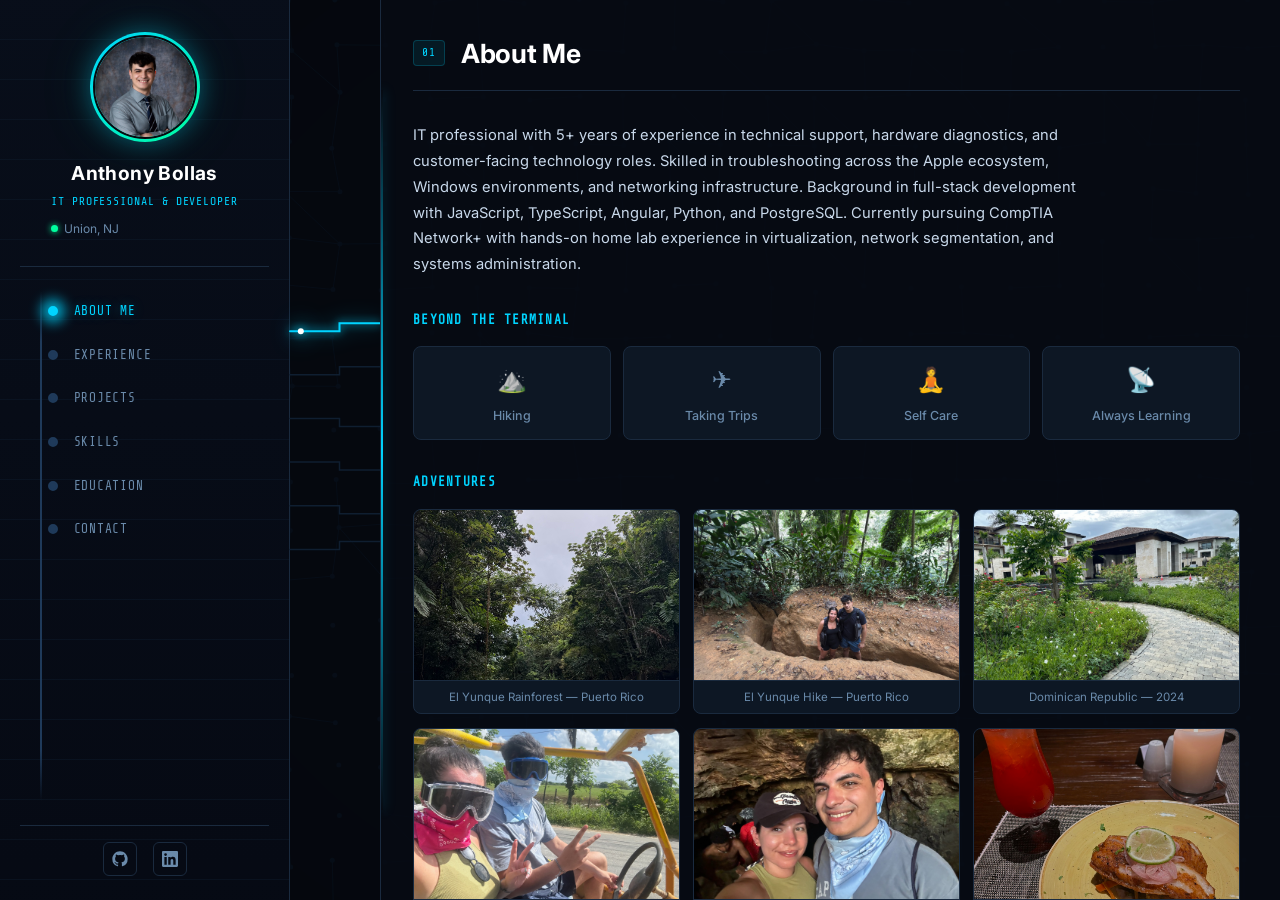
==== index.html @ d7085e7d "Initial portfolio launch — dark circuit-board theme - Full single-page portfolio: About, Experience," ====
<!DOCTYPE html>
<html lang="en">
<head>
  <meta charset="UTF-8" />
  <meta name="viewport" content="width=device-width, initial-scale=1.0" />
  <title>Anthony Bollas | IT Portfolio</title>
  <link rel="preconnect" href="https://fonts.googleapis.com" />
  <link rel="preconnect" href="https://fonts.gstatic.com" crossorigin />
  <link href="https://fonts.googleapis.com/css2?family=Share+Tech+Mono&family=Inter:wght@300;400;500;600;700&display=swap" rel="stylesheet" />
  <link rel="stylesheet" href="css/styles.css" />
</head>
<body>

  <!-- ─── Circuit Board Background Canvas ─── -->
  <canvas id="circuit-canvas"></canvas>

  <!-- ─── Lightbox ─── -->
  <div class="lightbox-overlay" id="lightbox" role="dialog" aria-modal="true">
    <div class="lightbox-inner">
      <button class="lightbox-close" id="lb-close" aria-label="Close">✕</button>
      <button class="lightbox-nav lightbox-prev" id="lb-prev" aria-label="Previous">‹</button>
      <img id="lb-img" src="" alt="" />
      <p class="lightbox-caption" id="lb-caption"></p>
      <button class="lightbox-nav lightbox-next" id="lb-next" aria-label="Next">›</button>
    </div>
  </div>

  <!-- ─── Page Layout ─── -->
  <div class="layout">

    <!-- ═══════════════ SIDEBAR ═══════════════ -->
    <aside class="sidebar">

      <div class="profile">
        <div class="avatar-ring">
          <img src="assets/images/headshot.jpg" alt="Anthony Bollas" class="avatar" />
        </div>
        <div class="profile-info-wrap">
          <h1 class="profile-name">Anthony Bollas</h1>
          <p class="profile-title">IT Professional &amp; Developer</p>
          <p class="profile-location">
            <span class="dot-pulse"></span> Union, NJ
          </p>
        </div>
        <!-- Social icons inline in header on mobile -->
        <div class="profile-social-mobile">
          <a href="https://github.com/abollas99" target="_blank" rel="noopener" class="social-link" title="GitHub">
            <svg viewBox="0 0 24 24" fill="currentColor"><path d="M12 .5C5.65.5.5 5.65.5 12a11.5 11.5 0 0 0 7.86 10.94c.57.1.78-.25.78-.55v-2c-3.2.7-3.87-1.54-3.87-1.54-.52-1.33-1.28-1.68-1.28-1.68-1.04-.71.08-.7.08-.7 1.15.08 1.76 1.18 1.76 1.18 1.02 1.75 2.68 1.24 3.33.95.1-.74.4-1.24.73-1.53-2.55-.29-5.23-1.28-5.23-5.68 0-1.25.45-2.28 1.18-3.08-.12-.29-.51-1.46.11-3.04 0 0 .97-.31 3.16 1.18a11 11 0 0 1 2.88-.39c.98 0 1.96.13 2.88.39 2.19-1.49 3.16-1.18 3.16-1.18.62 1.58.23 2.75.11 3.04.74.8 1.18 1.83 1.18 3.08 0 4.41-2.69 5.38-5.25 5.67.41.36.78 1.07.78 2.16v3.19c0 .3.2.66.79.55A11.5 11.5 0 0 0 23.5 12C23.5 5.65 18.35.5 12 .5z"/></svg>
          </a>
          <a href="https://linkedin.com/in/realtone" target="_blank" rel="noopener" class="social-link" title="LinkedIn">
            <svg viewBox="0 0 24 24" fill="currentColor"><path d="M20.45 20.45h-3.55v-5.57c0-1.33-.03-3.04-1.85-3.04-1.85 0-2.13 1.45-2.13 2.94v5.67H9.37V9h3.41v1.56h.05c.48-.9 1.64-1.85 3.37-1.85 3.6 0 4.27 2.37 4.27 5.45v6.29zM5.34 7.43a2.06 2.06 0 1 1 0-4.12 2.06 2.06 0 0 1 0 4.12zM7.12 20.45H3.56V9h3.56v11.45zM22.22 0H1.77C.79 0 0 .77 0 1.72v20.56C0 23.23.79 24 1.77 24h20.45C23.2 24 24 23.23 24 22.28V1.72C24 .77 23.2 0 22.22 0z"/></svg>
          </a>
        </div>
      </div>

      <!-- Circuit Navigation Rail -->
      <nav class="circuit-nav" id="circuit-nav">
        <div class="rail-line"></div>
        <ul class="nav-list">
          <li class="nav-item active" data-section="about">
            <div class="node-wrap">
              <div class="node"></div>
              <div class="node-glow"></div>
            </div>
            <span class="nav-label">About Me</span>
          </li>
          <li class="nav-item" data-section="experience">
            <div class="node-wrap">
              <div class="node"></div>
              <div class="node-glow"></div>
            </div>
            <span class="nav-label">Experience</span>
          </li>
          <li class="nav-item" data-section="projects">
            <div class="node-wrap">
              <div class="node"></div>
              <div class="node-glow"></div>
            </div>
            <span class="nav-label">Projects</span>
          </li>
          <li class="nav-item" data-section="skills">
            <div class="node-wrap">
              <div class="node"></div>
              <div class="node-glow"></div>
            </div>
            <span class="nav-label">Skills</span>
          </li>
          <li class="nav-item" data-section="education">
            <div class="node-wrap">
              <div class="node"></div>
              <div class="node-glow"></div>
            </div>
            <span class="nav-label">Education</span>
          </li>
          <li class="nav-item" data-section="contact">
            <div class="node-wrap">
              <div class="node"></div>
              <div class="node-glow"></div>
            </div>
            <span class="nav-label">Contact</span>
          </li>
        </ul>
      </nav>

      <div class="sidebar-footer">
        <a href="https://github.com/abollas99" target="_blank" class="social-link" title="GitHub">
          <svg viewBox="0 0 24 24" fill="currentColor"><path d="M12 .5C5.65.5.5 5.65.5 12a11.5 11.5 0 0 0 7.86 10.94c.57.1.78-.25.78-.55v-2c-3.2.7-3.87-1.54-3.87-1.54-.52-1.33-1.28-1.68-1.28-1.68-1.04-.71.08-.7.08-.7 1.15.08 1.76 1.18 1.76 1.18 1.02 1.75 2.68 1.24 3.33.95.1-.74.4-1.24.73-1.53-2.55-.29-5.23-1.28-5.23-5.68 0-1.25.45-2.28 1.18-3.08-.12-.29-.51-1.46.11-3.04 0 0 .97-.31 3.16 1.18a11 11 0 0 1 2.88-.39c.98 0 1.96.13 2.88.39 2.19-1.49 3.16-1.18 3.16-1.18.62 1.58.23 2.75.11 3.04.74.8 1.18 1.83 1.18 3.08 0 4.41-2.69 5.38-5.25 5.67.41.36.78 1.07.78 2.16v3.19c0 .3.2.66.79.55A11.5 11.5 0 0 0 23.5 12C23.5 5.65 18.35.5 12 .5z"/></svg>
        </a>
        <a href="https://linkedin.com/in/realtone" target="_blank" class="social-link" title="LinkedIn">
          <svg viewBox="0 0 24 24" fill="currentColor"><path d="M20.45 20.45h-3.55v-5.57c0-1.33-.03-3.04-1.85-3.04-1.85 0-2.13 1.45-2.13 2.94v5.67H9.37V9h3.41v1.56h.05c.48-.9 1.64-1.85 3.37-1.85 3.6 0 4.27 2.37 4.27 5.45v6.29zM5.34 7.43a2.06 2.06 0 1 1 0-4.12 2.06 2.06 0 0 1 0 4.12zM7.12 20.45H3.56V9h3.56v11.45zM22.22 0H1.77C.79 0 0 .77 0 1.72v20.56C0 23.23.79 24 1.77 24h20.45C23.2 24 24 23.23 24 22.28V1.72C24 .77 23.2 0 22.22 0z"/></svg>
        </a>
      </div>
    </aside>

    <!-- ═══════════════ CIRCUIT CONNECTOR ═══════════════ -->
    <div class="circuit-connector">
      <svg id="trace-svg" xmlns="http://www.w3.org/2000/svg" preserveAspectRatio="none"></svg>
    </div>

    <!-- ═══════════════ CONTENT AREA ═══════════════ -->
    <main class="content-area">

      <!-- ─── ABOUT ME ─── -->
      <section id="about" class="content-box active" data-label="01 // ABOUT ME">
        <div class="section-header">
          <span class="section-tag">01</span>
          <h2>About Me</h2>
        </div>
        <div class="section-body">
          <p class="bio">
            IT professional with 5+ years of experience in technical support, hardware diagnostics, and
            customer-facing technology roles. Skilled in troubleshooting across the Apple ecosystem,
            Windows environments, and networking infrastructure. Background in full-stack development
            with JavaScript, TypeScript, Angular, Python, and PostgreSQL. Currently pursuing CompTIA
            Network+ with hands-on home lab experience in virtualization, network segmentation, and
            systems administration.
          </p>

          <div class="hobbies">
            <h3 class="sub-heading">Beyond the Terminal</h3>
            <div class="hobby-grid">
              <div class="hobby-card">
                <div class="hobby-icon">⛰️</div>
                <span>Hiking</span>
              </div>
              <div class="hobby-card">
                <div class="hobby-icon">✈️</div>
                <span>Taking Trips</span>
              </div>
              <div class="hobby-card">
                <div class="hobby-icon">🧘</div>
                <span>Self Care</span>
              </div>
              <div class="hobby-card">
                <div class="hobby-icon">📡</div>
                <span>Always Learning</span>
              </div>
            </div>
          </div>

          <!-- ─── TRIP PHOTOS SECTION ─────────────────────────────────────
               To add photos: drop your images into assets/images/trips/
               Then copy one of the .trip-photo-card blocks below and update
               the src, alt, and caption text.
          ──────────────────────────────────────────────────────────────── -->
          <div class="trips-section">
            <h3 class="sub-heading">Adventures</h3>
            <div class="trips-grid" id="trips-grid">

              <div class="trip-photo-card">
                <img src="assets/images/trips/el_yunque_hike.jpeg" alt="El Yunque Rainforest, Puerto Rico" loading="lazy" />
                <p class="trip-caption">El Yunque Rainforest — Puerto Rico</p>
              </div>

              <div class="trip-photo-card">
                <img src="assets/images/trips/el_yunque_hike_2.jpeg" alt="El Yunque Hike, Puerto Rico" loading="lazy" />
                <p class="trip-caption">El Yunque Hike — Puerto Rico</p>
              </div>

              <div class="trip-photo-card">
                <img src="assets/images/trips/DR_2024.jpeg" alt="Dominican Republic 2024" loading="lazy" />
                <p class="trip-caption">Dominican Republic — 2024</p>
              </div>

              <div class="trip-photo-card">
                <img src="assets/images/trips/dr_buggy.jpeg" alt="Dominican Republic Buggy Tour" loading="lazy" />
                <p class="trip-caption">Buggy Tour — Dominican Republic</p>
              </div>

              <div class="trip-photo-card">
                <img src="assets/images/trips/dr_cave.jpeg" alt="Dominican Republic Cave" loading="lazy" />
                <p class="trip-caption">Cave Adventure — Dominican Republic</p>
              </div>

              <div class="trip-photo-card">
                <img src="assets/images/trips/dr_food_1.jpeg" alt="Dominican Republic Local Cuisine" loading="lazy" />
                <p class="trip-caption">Local Cuisine — Dominican Republic</p>
              </div>

              <div class="trip-photo-card">
                <img src="assets/images/trips/dr_food_2.jpeg" alt="Dominican Republic Local Eats" loading="lazy" />
                <p class="trip-caption">Local Eats — Dominican Republic</p>
              </div>

              <div class="trip-photo-card">
                <img src="assets/images/trips/chichinitza.jpeg" alt="Chichen Itza, Mexico" loading="lazy" />
                <p class="trip-caption">Chichen Itza — Mexico</p>
              </div>

              <div class="trip-photo-card">
                <img src="assets/images/trips/mexico_cave.jpeg" alt="Cave Adventure, Mexico" loading="lazy" />
                <p class="trip-caption">Cave Adventure — Mexico</p>
              </div>

              <div class="trip-photo-card">
                <img src="assets/images/trips/brasil_2024.jpeg" alt="Brazil 2024" loading="lazy" />
                <p class="trip-caption">Brazil — 2024</p>
              </div>

              <div class="trip-photo-card">
                <img src="assets/images/trips/brasil_food.jpeg" alt="Brazil Local Cuisine" loading="lazy" />
                <p class="trip-caption">Local Cuisine — Brazil</p>
              </div>

              <div class="trip-photo-card">
                <img src="assets/images/trips/aruba_food_1.jpeg" alt="Aruba Local Cuisine" loading="lazy" />
                <p class="trip-caption">Local Cuisine — Aruba</p>
              </div>

              <div class="trip-photo-card">
                <img src="assets/images/trips/aruba_nightlife.jpeg" alt="Aruba Nightlife" loading="lazy" />
                <p class="trip-caption">Nightlife — Aruba</p>
              </div>

              <div class="trip-photo-card">
                <img src="assets/images/trips/bermuda.jpeg" alt="Bermuda" loading="lazy" />
                <p class="trip-caption">Bermuda</p>
              </div>

              <div class="trip-photo-card">
                <img src="assets/images/trips/ocean_city_md.jpeg" alt="Ocean City, Maryland" loading="lazy" />
                <p class="trip-caption">Ocean City — Maryland</p>
              </div>

              <!-- ── ADD YOUR NEXT TRIP PHOTO HERE ──────────────────────────
              <div class="trip-photo-card">
                <img src="assets/images/trips/your-photo.jpeg" alt="Description" loading="lazy" />
                <p class="trip-caption">Caption — Destination</p>
              </div>
              ─────────────────────────────────────────────────────────────── -->

            </div>
          </div>

        </div>
      </section>

      <!-- ─── EXPERIENCE ─── -->
      <section id="experience" class="content-box" data-label="02 // EXPERIENCE">
        <div class="section-header">
          <span class="section-tag">02</span>
          <h2>Experience</h2>
        </div>
        <div class="section-body">

          <div class="timeline">

            <div class="timeline-item">
              <div class="timeline-header">
                <div>
                  <h3 class="job-title">Software Developer Apprentice</h3>
                  <p class="job-company">Apple</p>
                </div>
                <span class="job-date">Jan 2025 – Jun 2025</span>
              </div>
              <ul class="job-bullets">
                <li>Upgraded an internal request management application to streamline administrator workflows, reducing back-and-forth communication required to resolve issues</li>
                <li>Built a parser tool adopted by multiple teams, enabling employees to work more efficiently with internal resources</li>
                <li>Launched the streamlined request tool for an additional admin team, expanding the tool's impact across the organization</li>
                <li>Updated onboarding documentation to improve knowledge transfer for future apprentices</li>
                <li>Delivered a company-wide presentation streamed across the organization, showcasing project outcomes and key learnings</li>
              </ul>
            </div>

            <div class="timeline-item">
              <div class="timeline-header">
                <div>
                  <h3 class="job-title">Apple Specialist</h3>
                  <p class="job-company">Apple</p>
                </div>
                <span class="job-date">2022 – Present</span>
              </div>
              <ul class="job-bullets">
                <li>Triage customers to appropriate service paths including product purchases, phone support, and hardware repair appointments, supporting multiple customers simultaneously during peak hours</li>
                <li>Troubleshoot cellular, configuration, data transfer, and network connectivity issues across the full Apple product ecosystem, including diagnosing VPN misconfigurations and resolving device setup failures</li>
                <li>De-escalate frustrated customers by identifying root concerns, providing clear communication, and delivering effective resolutions</li>
                <li>Partner with Genius Bar technicians to identify front-of-house solutions, reducing unnecessary repair appointments</li>
                <li>Support overnight product launch and event preparations including rewiring cables, configuring displays to Apple specifications, and escalating malfunctioning devices</li>
              </ul>
            </div>

            <div class="timeline-item">
              <div class="timeline-header">
                <div>
                  <h3 class="job-title">Advanced Repair Agent</h3>
                  <p class="job-company">Geek Squad (Best Buy)</p>
                </div>
                <span class="job-date">2020 – 2022</span>
              </div>
              <ul class="job-bullets">
                <li>Diagnosed and repaired computers during in-person appointments, troubleshooting hardware and software issues including driver failures, OS corruption, and network connectivity problems</li>
                <li>Performed hardware repairs and upgrades including RAM and hard drive replacement, and built custom PCs to customer specifications</li>
                <li>Used Windows command-line tools (sfc /scannow, ipconfig, DISM) for diagnostics and guided remote customers through network troubleshooting procedures</li>
                <li>Managed multiple concurrent appointments and de-escalated frustrated customers in a fast-paced retail environment</li>
              </ul>
            </div>

          </div>
        </div>
      </section>

      <!-- ─── PROJECTS ─── -->
      <section id="projects" class="content-box" data-label="03 // PROJECTS">
        <div class="section-header">
          <span class="section-tag">03</span>
          <h2>Projects</h2>
        </div>
        <div class="section-body">

          <!-- ─── PROJECT CARDS ──────────────────────────────────────────
               To add a new project: copy one .project-card block below,
               paste it inside .projects-grid, and fill in your details.
               Optional: add a "project-link" anchor inside the card footer.
          ──────────────────────────────────────────────────────────────── -->
          <div class="projects-grid">

            <div class="project-card">
              <div class="project-card-header">
                <span class="project-icon">🌐</span>
                <div class="project-stack">
                  <span class="stack-tag">TP-Link Omada</span>
                  <span class="stack-tag">VLANs</span>
                  <span class="stack-tag">Firewall</span>
                  <span class="stack-tag">VPN</span>
                </div>
              </div>
              <h3 class="project-title">Prosumer Network Lab</h3>
              <p class="project-desc">
                Designed and deployed a segmented home network with 5 VLANs (IoT, Lab, Printers, Primary, Guest)
                using TP-Link Omada managed switches and access points. Configured firewall rules to enforce
                inter-VLAN access control and set up a VPN for secure remote access.
              </p>
              <!-- Optional: add link below
              <div class="project-footer">
                <a href="https://github.com/abollas99/your-repo" target="_blank" class="project-link">View on GitHub →</a>
              </div>
              -->
            </div>

            <div class="project-card">
              <div class="project-card-header">
                <span class="project-icon">🛡️</span>
                <div class="project-stack">
                  <span class="stack-tag">Raspberry Pi</span>
                  <span class="stack-tag">Pi-hole</span>
                  <span class="stack-tag">Linux</span>
                  <span class="stack-tag">DNS</span>
                </div>
              </div>
              <h3 class="project-title">Home DNS Server</h3>
              <p class="project-desc">
                Deployed a Pi-hole DNS server on a Raspberry Pi to provide network-wide ad blocking and
                malicious domain filtering. Configured blocklists for security and performance, set a static IP,
                and updated the router to use Pi-hole as the primary DNS resolver.
              </p>
            </div>

            <div class="project-card">
              <div class="project-card-header">
                <span class="project-icon">🖥️</span>
                <div class="project-stack">
                  <span class="stack-tag">Proxmox VE</span>
                  <span class="stack-tag">Windows Server 2025</span>
                  <span class="stack-tag">Active Directory</span>
                  <span class="stack-tag">SCCM</span>
                </div>
              </div>
              <h3 class="project-title">Active Directory Home Lab</h3>
              <p class="project-desc">
                Built a virtualized lab environment on Proxmox VE running Windows Server 2025 and Windows 11
                Pro VMs, with an additional physical laptop joined to the domain. Configured ADDS, user
                account management, GPOs, and deployed applications through MCM/SCCM.
              </p>
            </div>

            <!-- ─── ADD YOUR NEXT PROJECT HERE ───────────────────────────
            <div class="project-card">
              <div class="project-card-header">
                <span class="project-icon">🔧</span>
                <div class="project-stack">
                  <span class="stack-tag">Tech 1</span>
                  <span class="stack-tag">Tech 2</span>
                </div>
              </div>
              <h3 class="project-title">Your Project Name</h3>
              <p class="project-desc">
                Description of your project goes here.
              </p>
              <div class="project-footer">
                <a href="#" target="_blank" class="project-link">View Project →</a>
              </div>
            </div>
            ──────────────────────────────────────────────────────────── -->

          </div>
        </div>
      </section>

      <!-- ─── SKILLS ─── -->
      <section id="skills" class="content-box" data-label="04 // SKILLS">
        <div class="section-header">
          <span class="section-tag">04</span>
          <h2>Skills</h2>
        </div>
        <div class="section-body">
          <div class="skills-grid">

            <div class="skill-group">
              <h3 class="skill-group-title">
                <span class="skill-icon">⚙️</span> Systems &amp; Administration
              </h3>
              <div class="skill-tags">
                <span class="skill-tag">Windows Server 2025</span>
                <span class="skill-tag">Active Directory</span>
                <span class="skill-tag">Group Policy (GPOs)</span>
                <span class="skill-tag">MCM / SCCM</span>
                <span class="skill-tag">Proxmox VE</span>
                <span class="skill-tag">Raspberry Pi</span>
                <span class="skill-tag">Linux</span>
              </div>
            </div>

            <div class="skill-group">
              <h3 class="skill-group-title">
                <span class="skill-icon">🌐</span> Networking
              </h3>
              <div class="skill-tags">
                <span class="skill-tag">VLAN Configuration</span>
                <span class="skill-tag">VPN Setup</span>
                <span class="skill-tag">Firewall Rules</span>
                <span class="skill-tag">DNS Management</span>
                <span class="skill-tag">Pi-hole</span>
                <span class="skill-tag">DHCP</span>
                <span class="skill-tag">TCP/IP</span>
                <span class="skill-tag">TP-Link Omada</span>
              </div>
            </div>

            <div class="skill-group">
              <h3 class="skill-group-title">
                <span class="skill-icon">💻</span> Development &amp; Data
              </h3>
              <div class="skill-tags">
                <span class="skill-tag">Python</span>
                <span class="skill-tag">JavaScript</span>
                <span class="skill-tag">TypeScript</span>
                <span class="skill-tag">Angular</span>
                <span class="skill-tag">SQL</span>
                <span class="skill-tag">PostgreSQL</span>
                <span class="skill-tag">Git</span>
                <span class="skill-tag">GitHub</span>
              </div>
            </div>

            <div class="skill-group">
              <h3 class="skill-group-title">
                <span class="skill-icon">🔧</span> Hardware &amp; Diagnostics
              </h3>
              <div class="skill-tags">
                <span class="skill-tag">PC Builds</span>
                <span class="skill-tag">RAM / HDD Replacement</span>
                <span class="skill-tag">Windows CMD Diagnostics</span>
                <span class="skill-tag">Apple Ecosystem</span>
                <span class="skill-tag">sfc / DISM / ipconfig</span>
              </div>
            </div>

            <div class="skill-group">
              <h3 class="skill-group-title">
                <span class="skill-icon">🤝</span> Soft Skills
              </h3>
              <div class="skill-tags">
                <span class="skill-tag">Customer De-escalation</span>
                <span class="skill-tag">Cross-functional Collaboration</span>
                <span class="skill-tag">Multitasking</span>
                <span class="skill-tag">Technical Presentations</span>
                <span class="skill-tag">Documentation</span>
              </div>
            </div>

          </div>
        </div>
      </section>

      <!-- ─── EDUCATION ─── -->
      <section id="education" class="content-box" data-label="05 // EDUCATION">
        <div class="section-header">
          <span class="section-tag">05</span>
          <h2>Education &amp; Certifications</h2>
        </div>
        <div class="section-body">

          <div class="edu-grid">

            <div class="edu-card">
              <div class="edu-icon">🎓</div>
              <div class="edu-details">
                <h3>Bachelor of Science in Computer Science</h3>
                <p class="edu-school">Kean University — Union, NJ</p>
                <p class="edu-year">2024</p>
              </div>
            </div>

            <div class="edu-card">
              <div class="edu-icon">🎓</div>
              <div class="edu-details">
                <h3>Associate of Science in Computer Science</h3>
                <p class="edu-school">Union County College — Cranford, NJ</p>
                <p class="edu-year">2021</p>
              </div>
            </div>

            <div class="edu-card cert-card">
              <div class="edu-icon">📋</div>
              <div class="edu-details">
                <h3>CompTIA Network+</h3>
                <p class="edu-school">CompTIA</p>
                <p class="edu-year cert-status">In Progress</p>
              </div>
              <div class="cert-badge">In Progress</div>
            </div>

          </div>
        </div>
      </section>

      <!-- ─── CONTACT ─── -->
      <section id="contact" class="content-box" data-label="06 // CONTACT">
        <div class="section-header">
          <span class="section-tag">06</span>
          <h2>Get in Touch</h2>
        </div>
        <div class="section-body">
          <p class="contact-intro">
            I'm open to IT roles, development opportunities, and interesting conversations.
            Reach out through any of the channels below.
          </p>

          <div class="contact-grid">

            <a href="mailto:anthonybollas@proton.me" class="contact-card">
              <div class="contact-card-icon">
                <svg viewBox="0 0 24 24" fill="none" stroke="currentColor" stroke-width="1.5">
                  <path d="M3 8l7.89 5.26a2 2 0 002.22 0L21 8M5 19h14a2 2 0 002-2V7a2 2 0 00-2-2H5a2 2 0 00-2 2v10a2 2 0 002 2z"/>
                </svg>
              </div>
              <div class="contact-card-body">
                <h3>ProtonMail</h3>
                <p>anthonybollas@proton.me</p>
              </div>
              <div class="contact-card-arrow">→</div>
            </a>

            <a href="mailto:bollascareer@gmail.com" class="contact-card">
              <div class="contact-card-icon">
                <svg viewBox="0 0 24 24" fill="none" stroke="currentColor" stroke-width="1.5">
                  <path d="M3 8l7.89 5.26a2 2 0 002.22 0L21 8M5 19h14a2 2 0 002-2V7a2 2 0 00-2-2H5a2 2 0 00-2 2v10a2 2 0 002 2z"/>
                </svg>
              </div>
              <div class="contact-card-body">
                <h3>Gmail</h3>
                <p>bollascareer@gmail.com</p>
              </div>
              <div class="contact-card-arrow">→</div>
            </a>

            <a href="https://linkedin.com/in/realtone" target="_blank" class="contact-card">
              <div class="contact-card-icon">
                <svg viewBox="0 0 24 24" fill="currentColor">
                  <path d="M20.45 20.45h-3.55v-5.57c0-1.33-.03-3.04-1.85-3.04-1.85 0-2.13 1.45-2.13 2.94v5.67H9.37V9h3.41v1.56h.05c.48-.9 1.64-1.85 3.37-1.85 3.6 0 4.27 2.37 4.27 5.45v6.29zM5.34 7.43a2.06 2.06 0 1 1 0-4.12 2.06 2.06 0 0 1 0 4.12zM7.12 20.45H3.56V9h3.56v11.45zM22.22 0H1.77C.79 0 0 .77 0 1.72v20.56C0 23.23.79 24 1.77 24h20.45C23.2 24 24 23.23 24 22.28V1.72C24 .77 23.2 0 22.22 0z"/>
                </svg>
              </div>
              <div class="contact-card-body">
                <h3>LinkedIn</h3>
                <p>linkedin.com/in/realtone</p>
              </div>
              <div class="contact-card-arrow">→</div>
            </a>

            <a href="https://github.com/abollas99" target="_blank" class="contact-card">
              <div class="contact-card-icon">
                <svg viewBox="0 0 24 24" fill="currentColor"><path d="M12 .5C5.65.5.5 5.65.5 12a11.5 11.5 0 0 0 7.86 10.94c.57.1.78-.25.78-.55v-2c-3.2.7-3.87-1.54-3.87-1.54-.52-1.33-1.28-1.68-1.28-1.68-1.04-.71.08-.7.08-.7 1.15.08 1.76 1.18 1.76 1.18 1.02 1.75 2.68 1.24 3.33.95.1-.74.4-1.24.73-1.53-2.55-.29-5.23-1.28-5.23-5.68 0-1.25.45-2.28 1.18-3.08-.12-.29-.51-1.46.11-3.04 0 0 .97-.31 3.16 1.18a11 11 0 0 1 2.88-.39c.98 0 1.96.13 2.88.39 2.19-1.49 3.16-1.18 3.16-1.18.62 1.58.23 2.75.11 3.04.74.8 1.18 1.83 1.18 3.08 0 4.41-2.69 5.38-5.25 5.67.41.36.78 1.07.78 2.16v3.19c0 .3.2.66.79.55A11.5 11.5 0 0 0 23.5 12C23.5 5.65 18.35.5 12 .5z"/></svg>
              </div>
              <div class="contact-card-body">
                <h3>GitHub</h3>
                <p>github.com/abollas99</p>
              </div>
              <div class="contact-card-arrow">→</div>
            </a>

          </div>
        </div>
      </section>

    </main><!-- end .content-area -->
  </div><!-- end .layout -->

  <script src="js/circuit-bg.js"></script>
  <script src="js/app.js"></script>
</body>
</html>
---- css/styles.css ----
/* ═══════════════════════════════════════════════════════
   Anthony Bollas — Portfolio
   Dark Circuit Board Theme
═══════════════════════════════════════════════════════ */

/* ─── Variables ─── */
:root {
  --bg:             #06090f;
  --surface:        #0c1220;
  --surface-2:      #101828;
  --surface-3:      #162032;
  --border:         #1a2a3e;
  --border-bright:  #1f3a5a;

  --cyan:           #00d4ff;
  --cyan-dim:       #0099bb;
  --cyan-glow:      rgba(0, 212, 255, 0.35);
  --cyan-glow-sm:   rgba(0, 212, 255, 0.15);

  --green:          #00ff9f;
  --green-dim:      #00bb74;

  --text:           #c8d8ea;
  --text-dim:       #6a8aaa;
  --text-muted:     #3a5570;

  --circuit-line:   #0f1e30;
  --circuit-active: var(--cyan);

  --sidebar-w:      290px;
  --connector-w:    90px;
  --radius:         8px;
  --radius-lg:      14px;

  --transition:     0.35s cubic-bezier(0.4, 0, 0.2, 1);
}

/* ─── Reset ─── */
*, *::before, *::after { box-sizing: border-box; margin: 0; padding: 0; }

html { font-size: 16px; scroll-behavior: smooth; }

body {
  font-family: 'Inter', system-ui, sans-serif;
  background: var(--bg);
  color: var(--text);
  min-height: 100vh;
  overflow: hidden;
  line-height: 1.6;
}

a { color: inherit; text-decoration: none; }
ul { list-style: none; }
img { display: block; max-width: 100%; }

/* ─── Circuit Canvas Background ─── */
#circuit-canvas {
  position: fixed;
  inset: 0;
  z-index: 0;
  pointer-events: none;
  opacity: 0.55;
}

/* ─── Main Layout ─── */
.layout {
  position: relative;
  z-index: 1;
  display: grid;
  grid-template-columns: var(--sidebar-w) var(--connector-w) 1fr;
  height: 100vh;
  overflow: hidden;
}

/* ═══════════════════════════════════════════
   SIDEBAR
═══════════════════════════════════════════ */
.sidebar {
  display: flex;
  flex-direction: column;
  padding: 2rem 1.25rem 1.5rem;
  background: linear-gradient(180deg, rgba(8,14,26,0.99) 0%, rgba(6,10,20,0.99) 100%);
  border-right: 1px solid var(--border);
  backdrop-filter: blur(12px);
  overflow-y: auto;
  scrollbar-width: none;
  position: relative;
}
.sidebar::-webkit-scrollbar { display: none; }

/* Sidebar vertical grid lines for depth */
.sidebar::before {
  content: '';
  position: absolute;
  inset: 0;
  background-image:
    repeating-linear-gradient(
      180deg,
      transparent,
      transparent 39px,
      var(--circuit-line) 39px,
      var(--circuit-line) 40px
    );
  opacity: 0.4;
  pointer-events: none;
}

/* ─── Profile ─── */
.profile {
  display: flex;
  flex-direction: column;
  align-items: center;
  text-align: center;
  padding-bottom: 1.75rem;
  border-bottom: 1px solid var(--border);
  position: relative;
}

.avatar-ring {
  width: 110px;
  height: 110px;
  border-radius: 50%;
  padding: 3px;
  background: linear-gradient(135deg, var(--cyan), var(--green));
  box-shadow: 0 0 24px var(--cyan-glow), 0 0 60px rgba(0, 255, 159, 0.1);
  margin-bottom: 1rem;
  animation: ring-pulse 3s ease-in-out infinite;
}

@keyframes ring-pulse {
  0%, 100% { box-shadow: 0 0 24px var(--cyan-glow), 0 0 60px rgba(0, 255, 159, 0.1); }
  50%       { box-shadow: 0 0 36px rgba(0, 212, 255, 0.5), 0 0 80px rgba(0, 255, 159, 0.18); }
}

.avatar {
  width: 100%;
  height: 100%;
  border-radius: 50%;
  object-fit: cover;
  object-position: center top;
  border: 2px solid var(--bg);
}

.profile-name {
  font-size: 1.2rem;
  font-weight: 700;
  color: #fff;
  letter-spacing: 0.02em;
  margin-bottom: 0.25rem;
}

.profile-title {
  font-size: 0.72rem;
  color: var(--cyan);
  font-family: 'Share Tech Mono', monospace;
  letter-spacing: 0.08em;
  text-transform: uppercase;
  margin-bottom: 0.5rem;
}

.profile-location {
  font-size: 0.75rem;
  color: var(--text-dim);
  display: flex;
  align-items: center;
  gap: 0.4rem;
}

.dot-pulse {
  width: 7px;
  height: 7px;
  border-radius: 50%;
  background: var(--green);
  box-shadow: 0 0 6px var(--green);
  animation: dot-blink 2s ease-in-out infinite;
}

@keyframes dot-blink {
  0%, 100% { opacity: 1; }
  50%       { opacity: 0.3; }
}

/* ─── Circuit Nav ─── */
.circuit-nav {
  position: relative;
  flex: 1;
  padding: 1.5rem 0;
}

.rail-line {
  position: absolute;
  left: 20px;
  top: 1.5rem;
  bottom: 1.5rem;
  width: 2px;
  background: linear-gradient(180deg, transparent, var(--border-bright) 10%, var(--border-bright) 90%, transparent);
}

.nav-list {
  display: flex;
  flex-direction: column;
  gap: 0.25rem;
}

.nav-item {
  display: flex;
  align-items: center;
  gap: 0.85rem;
  padding: 0.6rem 0.75rem;
  border-radius: var(--radius);
  cursor: pointer;
  transition: background var(--transition);
  position: relative;
}

.nav-item:hover { background: rgba(0, 212, 255, 0.05); }
.nav-item:hover .nav-label { color: var(--cyan); }

/* Node (the dot on the rail) */
.node-wrap {
  position: relative;
  flex-shrink: 0;
  width: 14px;
  height: 14px;
  display: flex;
  align-items: center;
  justify-content: center;
  margin-left: 14px; /* aligns to rail center */
}

.node {
  width: 10px;
  height: 10px;
  border-radius: 50%;
  background: var(--border-bright);
  border: 2px solid var(--border-bright);
  transition: all var(--transition);
  position: relative;
  z-index: 2;
}

.node-glow {
  position: absolute;
  inset: -6px;
  border-radius: 50%;
  background: var(--cyan);
  opacity: 0;
  filter: blur(6px);
  transition: opacity var(--transition);
}

.nav-label {
  font-size: 0.8rem;
  font-weight: 500;
  color: var(--text-dim);
  font-family: 'Share Tech Mono', monospace;
  letter-spacing: 0.06em;
  text-transform: uppercase;
  transition: color var(--transition);
}

/* Active nav item */
.nav-item.active .node {
  background: var(--cyan);
  border-color: var(--cyan);
  box-shadow: 0 0 10px var(--cyan-glow);
}

.nav-item.active .node-glow { opacity: 0.6; }

.nav-item.active .nav-label {
  color: var(--cyan);
  text-shadow: 0 0 12px var(--cyan-glow);
}

/* ─── Sidebar Footer (social links) ─── */
.sidebar-footer {
  display: flex;
  justify-content: center;
  gap: 1rem;
  padding-top: 1rem;
  border-top: 1px solid var(--border);
}

.social-link {
  width: 34px;
  height: 34px;
  display: flex;
  align-items: center;
  justify-content: center;
  color: var(--text-dim);
  border: 1px solid var(--border);
  border-radius: 6px;
  transition: all var(--transition);
}

.social-link svg { width: 16px; height: 16px; }

.social-link:hover {
  color: var(--cyan);
  border-color: var(--cyan);
  box-shadow: 0 0 12px var(--cyan-glow-sm);
  background: rgba(0, 212, 255, 0.06);
}

/* ═══════════════════════════════════════════
   CIRCUIT CONNECTOR
═══════════════════════════════════════════ */
.circuit-connector {
  position: relative;
  background: rgba(6,9,15,0.6);
  overflow: visible;
}

#trace-svg {
  position: absolute;
  top: 0;
  left: 0;
  width: 100%;
  height: 100%;
  overflow: visible;
}

/* Inactive traces */
.trace-path-bg {
  fill: none;
  stroke: var(--circuit-line);
  stroke-width: 2;
}

/* Active animated trace */
.trace-path-active {
  fill: none;
  stroke: var(--cyan);
  stroke-width: 2;
  stroke-linecap: round;
  filter: drop-shadow(0 0 4px var(--cyan)) drop-shadow(0 0 10px var(--cyan-glow));
}

/* Traveling charge dot */
.charge-dot {
  fill: #fff;
  filter: drop-shadow(0 0 5px var(--cyan)) drop-shadow(0 0 12px var(--cyan));
}

/* ═══════════════════════════════════════════
   CONTENT AREA
═══════════════════════════════════════════ */
.content-area {
  position: relative;
  overflow: hidden;
  padding: 2rem 2.5rem 2rem 1.5rem;
  display: flex;
  align-items: flex-start;
  background: rgba(7, 11, 20, 0.94);
  border-left: 1px solid var(--border);
}

/* ─── Content Box ─── */
.content-box {
  position: absolute;
  inset: 0;
  padding: 2rem 2.5rem 2rem 2rem;
  display: flex;
  flex-direction: column;
  opacity: 0;
  transform: translateX(24px);
  pointer-events: none;
  transition:
    opacity 0.4s ease,
    transform 0.4s ease;
  overflow-y: auto;
  scrollbar-width: thin;
  scrollbar-color: var(--border) transparent;
  background: transparent;
}

.content-box::-webkit-scrollbar { width: 4px; }
.content-box::-webkit-scrollbar-thumb { background: var(--border); border-radius: 4px; }

.content-box.active {
  opacity: 1;
  transform: translateX(0);
  pointer-events: all;
}

/* Left accent border on content box */
.content-area::before {
  content: '';
  position: absolute;
  left: 0;
  top: 10%;
  bottom: 10%;
  width: 2px;
  background: linear-gradient(180deg, transparent, var(--cyan), transparent);
  box-shadow: 0 0 12px var(--cyan-glow);
  transition: opacity var(--transition);
}

/* ─── Section Header ─── */
.section-header {
  display: flex;
  align-items: center;
  gap: 1rem;
  margin-bottom: 2rem;
  padding-bottom: 1rem;
  border-bottom: 1px solid var(--border);
}

.section-tag {
  font-family: 'Share Tech Mono', monospace;
  font-size: 0.7rem;
  color: var(--cyan);
  background: rgba(0, 212, 255, 0.08);
  border: 1px solid rgba(0, 212, 255, 0.2);
  padding: 0.2rem 0.5rem;
  border-radius: 4px;
  letter-spacing: 0.08em;
}

.section-header h2 {
  font-size: 1.65rem;
  font-weight: 700;
  color: #fff;
  letter-spacing: -0.01em;
}

.section-body {
  flex: 1;
}

/* ─── Sub Headings ─── */
.sub-heading {
  font-size: 0.8rem;
  font-family: 'Share Tech Mono', monospace;
  text-transform: uppercase;
  letter-spacing: 0.1em;
  color: var(--cyan);
  margin-bottom: 1rem;
  margin-top: 2rem;
}

/* ═══════════════════════════════════════════
   ABOUT SECTION
═══════════════════════════════════════════ */
.bio {
  font-size: 0.92rem;
  color: var(--text);
  line-height: 1.75;
  max-width: 680px;
}

/* Hobbies */
.hobby-grid {
  display: grid;
  grid-template-columns: repeat(4, 1fr);
  gap: 0.75rem;
}

.hobby-card {
  background: #0d1724;
  border: 1px solid var(--border);
  border-radius: var(--radius);
  padding: 0.85rem 0.5rem;
  text-align: center;
  font-size: 0.78rem;
  color: var(--text-dim);
  font-weight: 500;
  transition: all var(--transition);
}

.hobby-card:hover {
  border-color: var(--cyan-dim);
  color: var(--text);
  background: var(--surface-2);
}

.hobby-icon {
  font-size: 1.5rem;
  margin-bottom: 0.4rem;
}

/* Trip Photos */
.trips-grid {
  display: grid;
  grid-template-columns: repeat(3, 1fr);
  gap: 0.85rem;
}

.trip-photo-card {
  border-radius: var(--radius);
  overflow: hidden;
  background: #0d1724;
  border: 1px solid var(--border);
  transition: all var(--transition);
  cursor: pointer;
  position: relative;
}

.trip-photo-card::after {
  content: '⤢';
  position: absolute;
  top: 0.5rem;
  right: 0.6rem;
  font-size: 1rem;
  color: var(--cyan);
  opacity: 0;
  transition: opacity var(--transition);
  text-shadow: 0 0 8px var(--cyan);
}

.trip-photo-card:hover {
  border-color: var(--cyan);
  transform: translateY(-3px);
  box-shadow: 0 8px 28px rgba(0,212,255,0.18);
}

.trip-photo-card:hover::after {
  opacity: 1;
}

.trip-photo-card img {
  width: 100%;
  height: 170px;
  object-fit: cover;
  display: block;
  transition: transform 0.4s ease;
}

.trip-photo-card:hover img {
  transform: scale(1.04);
}

.trip-caption {
  font-size: 0.72rem;
  color: var(--text-dim);
  padding: 0.45rem 0.6rem;
  text-align: center;
  border-top: 1px solid var(--border);
}

/* Placeholder card */
.placeholder-card {
  border-style: dashed;
  border-color: var(--border-bright);
  cursor: default;
}
.placeholder-card::after { display: none; }

.placeholder-img {
  height: 170px;
  display: flex;
  flex-direction: column;
  align-items: center;
  justify-content: center;
  gap: 0.35rem;
  color: var(--text-muted);
  font-size: 0.72rem;
  text-align: center;
  padding: 0.5rem;
}

.placeholder-img span { font-size: 1.8rem; }

.placeholder-img code {
  font-size: 0.6rem;
  color: var(--text-muted);
  background: var(--surface-3);
  padding: 0.15rem 0.35rem;
  border-radius: 3px;
  font-family: 'Share Tech Mono', monospace;
}

/* ── Lightbox ── */
.lightbox-overlay {
  position: fixed;
  inset: 0;
  background: rgba(0,0,0,0.92);
  z-index: 9999;
  display: flex;
  align-items: center;
  justify-content: center;
  opacity: 0;
  pointer-events: none;
  transition: opacity 0.25s ease;
  backdrop-filter: blur(6px);
}

.lightbox-overlay.open {
  opacity: 1;
  pointer-events: all;
}

.lightbox-inner {
  position: relative;
  max-width: 90vw;
  max-height: 88vh;
  display: flex;
  flex-direction: column;
  align-items: center;
  gap: 0.75rem;
}

.lightbox-inner img {
  max-width: 90vw;
  max-height: 80vh;
  border-radius: var(--radius);
  border: 1px solid var(--border);
  box-shadow: 0 0 60px rgba(0,212,255,0.15);
  object-fit: contain;
  display: block;
}

.lightbox-caption {
  font-size: 0.8rem;
  color: var(--text-dim);
  letter-spacing: 0.04em;
}

.lightbox-close {
  position: absolute;
  top: -2.5rem;
  right: 0;
  background: none;
  border: none;
  color: var(--cyan);
  font-size: 1.6rem;
  cursor: pointer;
  line-height: 1;
  transition: color var(--transition);
}
.lightbox-close:hover { color: #fff; }

.lightbox-nav {
  position: absolute;
  top: 50%;
  transform: translateY(-50%);
  background: rgba(0,0,0,0.5);
  border: 1px solid var(--border);
  border-radius: 50%;
  color: var(--cyan);
  font-size: 1.4rem;
  width: 2.5rem;
  height: 2.5rem;
  display: flex;
  align-items: center;
  justify-content: center;
  cursor: pointer;
  transition: all var(--transition);
}
.lightbox-nav:hover { background: rgba(0,212,255,0.15); border-color: var(--cyan); }
.lightbox-prev { left: -3.5rem; }
.lightbox-next { right: -3.5rem; }

/* ═══════════════════════════════════════════
   EXPERIENCE SECTION
═══════════════════════════════════════════ */
.timeline {
  display: flex;
  flex-direction: column;
  gap: 1.75rem;
}

.timeline-item {
  background: #0d1724;
  border: 1px solid var(--border);
  border-radius: var(--radius-lg);
  padding: 1.25rem 1.5rem;
  position: relative;
  transition: border-color var(--transition);
}

.timeline-item::before {
  content: '';
  position: absolute;
  left: 0;
  top: 0;
  bottom: 0;
  width: 3px;
  background: linear-gradient(180deg, var(--cyan), var(--green));
  border-radius: 3px 0 0 3px;
  opacity: 0;
  transition: opacity var(--transition);
}

.timeline-item:hover { border-color: var(--border-bright); }
.timeline-item:hover::before { opacity: 1; }

.timeline-header {
  display: flex;
  justify-content: space-between;
  align-items: flex-start;
  margin-bottom: 0.85rem;
  gap: 1rem;
}

.job-title {
  font-size: 1rem;
  font-weight: 600;
  color: #fff;
}

.job-company {
  font-size: 0.78rem;
  color: var(--cyan);
  font-family: 'Share Tech Mono', monospace;
  letter-spacing: 0.05em;
  margin-top: 0.15rem;
}

.job-date {
  font-size: 0.72rem;
  color: var(--text-muted);
  font-family: 'Share Tech Mono', monospace;
  white-space: nowrap;
  background: var(--surface-2);
  padding: 0.2rem 0.5rem;
  border-radius: 4px;
  border: 1px solid var(--border);
}

.job-bullets {
  list-style: none;
  display: flex;
  flex-direction: column;
  gap: 0.5rem;
}

.job-bullets li {
  font-size: 0.82rem;
  color: var(--text-dim);
  padding-left: 1rem;
  position: relative;
  line-height: 1.6;
}

.job-bullets li::before {
  content: '▸';
  position: absolute;
  left: 0;
  color: var(--cyan-dim);
}

/* ═══════════════════════════════════════════
   PROJECTS SECTION
═══════════════════════════════════════════ */
.projects-grid {
  display: grid;
  grid-template-columns: repeat(auto-fill, minmax(300px, 1fr));
  gap: 1.25rem;
}

.project-card {
  background: #0d1724;
  border: 1px solid var(--border);
  border-radius: var(--radius-lg);
  padding: 1.25rem;
  display: flex;
  flex-direction: column;
  gap: 0.75rem;
  transition: all var(--transition);
  position: relative;
  overflow: hidden;
}

.project-card::after {
  content: '';
  position: absolute;
  inset: 0;
  border-radius: var(--radius-lg);
  background: linear-gradient(135deg, rgba(0,212,255,0.04), transparent 60%);
  opacity: 0;
  transition: opacity var(--transition);
  pointer-events: none;
}

.project-card:hover {
  border-color: var(--cyan-dim);
  transform: translateY(-3px);
  box-shadow: 0 12px 32px rgba(0,0,0,0.4), 0 0 0 1px rgba(0,212,255,0.12);
}

.project-card:hover::after { opacity: 1; }

.project-card-header {
  display: flex;
  align-items: flex-start;
  justify-content: space-between;
  gap: 0.5rem;
}

.project-icon { font-size: 1.5rem; }

.project-stack {
  display: flex;
  flex-wrap: wrap;
  gap: 0.35rem;
  justify-content: flex-end;
}

.stack-tag {
  font-size: 0.6rem;
  font-family: 'Share Tech Mono', monospace;
  color: var(--cyan-dim);
  background: rgba(0, 212, 255, 0.07);
  border: 1px solid rgba(0, 212, 255, 0.15);
  padding: 0.15rem 0.4rem;
  border-radius: 3px;
  text-transform: uppercase;
  letter-spacing: 0.04em;
}

.project-title {
  font-size: 1rem;
  font-weight: 600;
  color: #fff;
}

.project-desc {
  font-size: 0.81rem;
  color: var(--text-dim);
  line-height: 1.65;
  flex: 1;
}

.project-footer {
  padding-top: 0.5rem;
  border-top: 1px solid var(--border);
}

.project-link {
  font-size: 0.78rem;
  color: var(--cyan);
  font-family: 'Share Tech Mono', monospace;
  letter-spacing: 0.04em;
  transition: text-shadow var(--transition);
}

.project-link:hover { text-shadow: 0 0 10px var(--cyan-glow); }

/* ═══════════════════════════════════════════
   SKILLS SECTION
═══════════════════════════════════════════ */
.skills-grid {
  display: flex;
  flex-direction: column;
  gap: 1.25rem;
}

.skill-group {
  background: #0d1724;
  border: 1px solid var(--border);
  border-radius: var(--radius-lg);
  padding: 1.1rem 1.25rem;
  transition: border-color var(--transition);
}

.skill-group:hover { border-color: var(--border-bright); }

.skill-group-title {
  font-size: 0.78rem;
  font-family: 'Share Tech Mono', monospace;
  text-transform: uppercase;
  letter-spacing: 0.08em;
  color: var(--text-dim);
  margin-bottom: 0.75rem;
  display: flex;
  align-items: center;
  gap: 0.5rem;
}

.skill-icon { font-size: 1rem; }

.skill-tags {
  display: flex;
  flex-wrap: wrap;
  gap: 0.5rem;
}

.skill-tag {
  font-size: 0.75rem;
  color: var(--text);
  background: var(--surface-3);
  border: 1px solid var(--border-bright);
  padding: 0.3rem 0.65rem;
  border-radius: 20px;
  transition: all var(--transition);
}

.skill-tag:hover {
  background: rgba(0, 212, 255, 0.08);
  border-color: var(--cyan-dim);
  color: var(--cyan);
  box-shadow: 0 0 8px var(--cyan-glow-sm);
}

/* ═══════════════════════════════════════════
   EDUCATION SECTION
═══════════════════════════════════════════ */
.edu-grid {
  display: flex;
  flex-direction: column;
  gap: 1rem;
}

.edu-card {
  display: flex;
  align-items: center;
  gap: 1.25rem;
  background: #0d1724;
  border: 1px solid var(--border);
  border-radius: var(--radius-lg);
  padding: 1.25rem 1.5rem;
  transition: all var(--transition);
  position: relative;
}

.edu-card:hover {
  border-color: var(--border-bright);
  transform: translateX(4px);
}

.edu-icon {
  font-size: 2rem;
  flex-shrink: 0;
}

.edu-details h3 {
  font-size: 0.95rem;
  font-weight: 600;
  color: #fff;
  margin-bottom: 0.2rem;
}

.edu-school {
  font-size: 0.8rem;
  color: var(--cyan-dim);
  font-family: 'Share Tech Mono', monospace;
  letter-spacing: 0.03em;
  margin-bottom: 0.15rem;
}

.edu-year {
  font-size: 0.75rem;
  color: var(--text-muted);
  font-family: 'Share Tech Mono', monospace;
}

.cert-badge {
  position: absolute;
  right: 1.5rem;
  top: 50%;
  transform: translateY(-50%);
  font-size: 0.65rem;
  font-family: 'Share Tech Mono', monospace;
  text-transform: uppercase;
  letter-spacing: 0.08em;
  color: var(--green);
  background: rgba(0, 255, 159, 0.08);
  border: 1px solid rgba(0, 255, 159, 0.25);
  padding: 0.25rem 0.6rem;
  border-radius: 20px;
  animation: badge-pulse 2s ease-in-out infinite;
}

@keyframes badge-pulse {
  0%, 100% { box-shadow: 0 0 0 0 rgba(0, 255, 159, 0.3); }
  50%       { box-shadow: 0 0 0 6px rgba(0, 255, 159, 0); }
}

/* ═══════════════════════════════════════════
   CONTACT SECTION
═══════════════════════════════════════════ */
.contact-intro {
  font-size: 0.9rem;
  color: var(--text-dim);
  max-width: 520px;
  margin-bottom: 2rem;
  line-height: 1.7;
}

.contact-grid {
  display: grid;
  grid-template-columns: repeat(auto-fill, minmax(260px, 1fr));
  gap: 1rem;
}

.contact-card {
  display: flex;
  align-items: center;
  gap: 1rem;
  background: #0d1724;
  border: 1px solid var(--border);
  border-radius: var(--radius-lg);
  padding: 1.1rem 1.25rem;
  transition: all var(--transition);
  cursor: pointer;
}

.contact-card:hover {
  border-color: var(--cyan);
  background: var(--surface-2);
  transform: translateY(-2px);
  box-shadow: 0 8px 24px rgba(0,0,0,0.3), 0 0 0 1px rgba(0,212,255,0.15);
}

.contact-card-icon {
  width: 40px;
  height: 40px;
  border-radius: 10px;
  background: rgba(0, 212, 255, 0.08);
  border: 1px solid rgba(0, 212, 255, 0.2);
  display: flex;
  align-items: center;
  justify-content: center;
  color: var(--cyan);
  flex-shrink: 0;
  transition: all var(--transition);
}

.contact-card-icon svg { width: 18px; height: 18px; }

.contact-card:hover .contact-card-icon {
  background: rgba(0, 212, 255, 0.15);
  box-shadow: 0 0 16px var(--cyan-glow-sm);
}

.contact-card-body { flex: 1; }

.contact-card-body h3 {
  font-size: 0.88rem;
  font-weight: 600;
  color: #fff;
  margin-bottom: 0.15rem;
}

.contact-card-body p {
  font-size: 0.73rem;
  color: var(--text-dim);
  font-family: 'Share Tech Mono', monospace;
}

.contact-card-arrow {
  color: var(--text-muted);
  font-size: 1rem;
  transition: all var(--transition);
}

.contact-card:hover .contact-card-arrow {
  color: var(--cyan);
  transform: translateX(3px);
}

/* ═══════════════════════════════════════════
   SCROLLBAR — Content area
═══════════════════════════════════════════ */
.content-box { scrollbar-width: thin; scrollbar-color: var(--border) transparent; }

/* ═══════════════════════════════════════════
   ENTRANCE ANIMATION
═══════════════════════════════════════════ */
@keyframes fade-up {
  from { opacity: 0; transform: translateY(20px); }
  to   { opacity: 1; transform: translateY(0); }
}

.sidebar  { animation: fade-up 0.6s ease both; }
.content-box.active { animation: none; }

/* ═══════════════════════════════════════════════════════════════
   RESPONSIVE — TABLET  (≤ 1024px)
   Sidebar layout preserved, just tighter dimensions
═══════════════════════════════════════════════════════════════ */
@media (max-width: 1024px) {
  :root {
    --sidebar-w:   210px;
    --connector-w: 65px;
  }

  .content-area { padding: 1.75rem 1.5rem 1.75rem 1.25rem; }
  .content-box  { padding: 1.75rem 1.5rem 1.75rem 1.5rem; }

  .section-header h2 { font-size: 1.4rem; }
  .hobby-grid        { grid-template-columns: repeat(2, 1fr); }
  .trips-grid        { grid-template-columns: repeat(2, 1fr); }
  .contact-grid      { grid-template-columns: 1fr; }
  .projects-grid     { grid-template-columns: 1fr; }
}

/* ═══════════════════════════════════════════════════════════════
   RESPONSIVE — MOBILE  (≤ 767px)
   Layout switches from 3-column grid → flex column stack.
   Sidebar becomes a fixed top header. Content scrolls below.
═══════════════════════════════════════════════════════════════ */

/* Profile social icons: hidden on desktop, shown on mobile */
.profile-social-mobile { display: none; }

@media (max-width: 767px) {

  /* ── Body: prevent page-level scroll ── */
  body { overflow: hidden; }

  /* ── Layout: flex column, full viewport, no page scroll ── */
  .layout {
    display: flex;
    flex-direction: column;
    height: 100vh;
    height: 100dvh;
    overflow: hidden;
    /* reset desktop grid values */
    grid-template-columns: unset;
    grid-template-rows: unset;
  }

  /* ── Circuit connector: completely hidden ── */
  .circuit-connector { display: none; }

  /* ── Sidebar → compact top header ── */
  .sidebar {
    flex-shrink: 0;          /* never shrink */
    flex-direction: column;
    padding: 0;
    border-right: none;
    border-bottom: 1px solid var(--border);
    overflow: hidden;
    animation: none;
    position: static;        /* no sticky; flex order keeps it at top */
    z-index: 50;
  }

  .sidebar::before { display: none; }

  /* ── Profile row: avatar | info | social icons ── */
  .profile {
    flex-direction: row;
    align-items: center;
    text-align: left;
    padding: 0.6rem 0.85rem;
    border-bottom: 1px solid var(--border);
    gap: 0.65rem;
    overflow: hidden;
  }

  .avatar-ring {
    width: 42px;
    height: 42px;
    min-width: 42px;
    flex-shrink: 0;
    margin-bottom: 0;
    animation: none;
    box-shadow: 0 0 10px var(--cyan-glow);
  }

  .profile-info-wrap {
    display: flex;
    flex-direction: column;
    gap: 0.05rem;
    flex: 1;
    min-width: 0;             /* allow text to truncate */
    overflow: hidden;
  }

  .profile-name {
    font-size: 0.92rem;
    white-space: nowrap;
    overflow: hidden;
    text-overflow: ellipsis;
  }

  .profile-title  { font-size: 0.58rem; margin-bottom: 0; }
  .profile-location { font-size: 0.66rem; }

  /* Social icons live in the profile row on mobile */
  .profile-social-mobile {
    display: flex;
    gap: 0.4rem;
    flex-shrink: 0;
    align-items: center;
  }

  .profile-social-mobile .social-link {
    width: 26px;
    height: 26px;
  }

  .profile-social-mobile .social-link svg {
    width: 12px;
    height: 12px;
  }

  /* Hide the original bottom footer social links on mobile */
  .sidebar-footer { display: none; }

  /* ── Nav → horizontal scrollable tab bar ── */
  .circuit-nav {
    padding: 0;
    overflow-x: auto;
    overflow-y: hidden;
    flex: none;
    scrollbar-width: none;
    -webkit-overflow-scrolling: touch;
  }
  .circuit-nav::-webkit-scrollbar { display: none; }

  .rail-line { display: none; }

  .nav-list {
    flex-direction: row;
    gap: 0;
    padding: 0 0.25rem;
  }

  .nav-item {
    flex-direction: column;
    align-items: center;
    justify-content: center;
    gap: 0.15rem;
    padding: 0.5rem 0.7rem;
    border-radius: 0;
    border-bottom: 2px solid transparent;
    white-space: nowrap;
    transition: border-color var(--transition), background var(--transition);
  }

  .nav-item:hover {
    background: rgba(0, 212, 255, 0.04);
    border-bottom-color: var(--border-bright);
  }

  .nav-item.active {
    border-bottom-color: var(--cyan);
    background: rgba(0, 212, 255, 0.06);
  }

  .nav-item.active .nav-label {
    color: var(--cyan);
    text-shadow: 0 0 8px var(--cyan-glow);
  }

  /* Shrink node dot to small pip */
  .node-wrap { width: 5px; height: 5px; margin-left: 0; }
  .node      { width: 5px; height: 5px; border-width: 1px; }
  .node-glow { display: none; }

  .nav-item.active .node {
    background: var(--cyan);
    border-color: var(--cyan);
    box-shadow: 0 0 6px var(--cyan);
  }

  .nav-label { font-size: 0.65rem; letter-spacing: 0.04em; }

  /* ── Content area → takes remaining height, scrolls internally ── */
  .content-area {
    flex: 1;
    min-height: 0;            /* required for flex child to shrink */
    padding: 0;
    border-left: none;
    overflow-y: auto;
    overflow-x: hidden;
    display: block;
    -webkit-overflow-scrolling: touch;
  }

  .content-area::before { display: none; }

  /* ── Content boxes: hidden by default, flex when active ── */
  .content-box {
    position: static;
    inset: auto;
    opacity: 1;
    transform: none;
    pointer-events: none;
    display: none;
    padding: 1.25rem 1rem 3rem;
    height: auto;
    min-height: 0;
    overflow-x: hidden;
    word-break: break-word;
  }

  .content-box.active {
    display: flex;
    pointer-events: all;
    animation: mobile-fade-in 0.25s ease both;
  }

  @keyframes mobile-fade-in {
    from { opacity: 0; transform: translateY(6px); }
    to   { opacity: 1; transform: translateY(0); }
  }

  /* ── Section styles ── */
  .section-header { margin-bottom: 1.25rem; padding-bottom: 0.75rem; flex-wrap: wrap; gap: 0.5rem; }
  .section-header h2 { font-size: 1.25rem; }

  .bio        { font-size: 0.88rem; max-width: 100%; }
  .sub-heading { margin-top: 1.25rem; }

  .hobby-grid { grid-template-columns: repeat(2, 1fr); gap: 0.6rem; }

  .trips-grid { grid-template-columns: repeat(2, 1fr); gap: 0.5rem; }
  .trip-photo-card img { height: 110px; }

  .timeline-header { flex-direction: column; gap: 0.15rem; }
  .job-date        { font-size: 0.68rem; align-self: flex-start; }
  .timeline-item   { padding: 0.9rem 0.9rem 0.9rem 1.1rem; }

  .projects-grid { grid-template-columns: 1fr; gap: 0.85rem; }

  .edu-card { padding: 0.9rem; gap: 0.75rem; flex-wrap: wrap; }
  .edu-details { min-width: 0; }
  .cert-badge {
    position: static;
    transform: none;
    display: inline-block;
    margin-top: 0.35rem;
    font-size: 0.6rem;
  }

  .contact-grid  { grid-template-columns: 1fr; gap: 0.7rem; }
  .contact-intro { font-size: 0.85rem; margin-bottom: 1.1rem; }

  /* Lightbox */
  .lightbox-inner { max-width: 95vw; }
  .lightbox-inner img { max-height: 72vh; }
  .lightbox-prev { left: -1.75rem; }
  .lightbox-next { right: -1.75rem; }
}

/* ── Very small phones (≤ 374px) ── */
@media (max-width: 374px) {
  .trips-grid { grid-template-columns: 1fr; }
  .hobby-grid { grid-template-columns: repeat(2, 1fr); }
  .nav-label  { font-size: 0.58rem; }
  .nav-item   { padding: 0.45rem 0.55rem; }
  .profile-name { font-size: 0.85rem; }
}
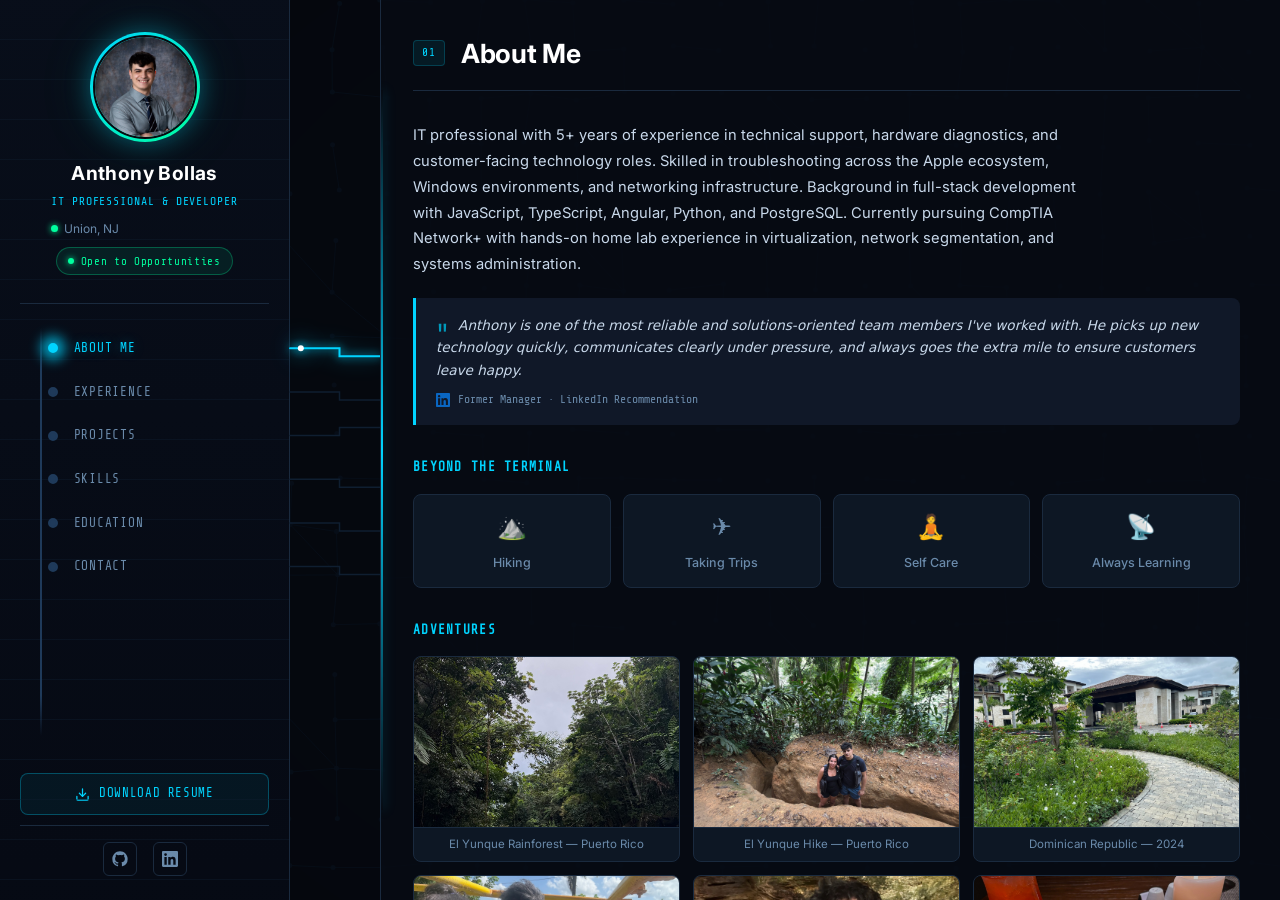
==== commit d084eee1: "Add resume download, skill tiers, social proof quote, and topology diagram - Sidebar: resume PDF dow" ====
--- a/index.html
+++ b/index.html
@@ -41,6 +41,9 @@
           <p class="profile-location">
             <span class="dot-pulse"></span> Union, NJ
           </p>
+          <span class="open-to-work-badge">
+            <span class="otw-dot"></span> Open to Opportunities
+          </span>
         </div>
         <!-- Social icons inline in header on mobile -->
         <div class="profile-social-mobile">
@@ -101,6 +104,16 @@
           </li>
         </ul>
       </nav>
+
+      <!-- ─── Resume Download ─── -->
+      <a href="assets/resume.pdf" download="Anthony_Bollas_Resume.pdf" class="resume-download-btn">
+        <svg viewBox="0 0 24 24" fill="none" stroke="currentColor" stroke-width="2" stroke-linecap="round" stroke-linejoin="round">
+          <path d="M21 15v4a2 2 0 0 1-2 2H5a2 2 0 0 1-2-2v-4"/>
+          <polyline points="7 10 12 15 17 10"/>
+          <line x1="12" y1="15" x2="12" y2="3"/>
+        </svg>
+        Download Resume
+      </a>
 
       <div class="sidebar-footer">
         <a href="https://github.com/abollas99" target="_blank" class="social-link" title="GitHub">
@@ -136,6 +149,18 @@
             systems administration.
           </p>
 
+          <div class="social-proof-quote">
+            <blockquote>
+              Anthony is one of the most reliable and solutions-oriented team members I've worked with.
+              He picks up new technology quickly, communicates clearly under pressure, and always goes
+              the extra mile to ensure customers leave happy.
+            </blockquote>
+            <div class="quote-attribution">
+              <svg class="li-icon" viewBox="0 0 24 24" fill="currentColor"><path d="M20.45 20.45h-3.55v-5.57c0-1.33-.03-3.04-1.85-3.04-1.85 0-2.13 1.45-2.13 2.94v5.67H9.37V9h3.41v1.56h.05c.48-.9 1.64-1.85 3.37-1.85 3.6 0 4.27 2.37 4.27 5.45v6.29zM5.34 7.43a2.06 2.06 0 1 1 0-4.12 2.06 2.06 0 0 1 0 4.12zM7.12 20.45H3.56V9h3.56v11.45zM22.22 0H1.77C.79 0 0 .77 0 1.72v20.56C0 23.23.79 24 1.77 24h20.45C23.2 24 24 23.23 24 22.28V1.72C24 .77 23.2 0 22.22 0z"/></svg>
+              Former Manager · LinkedIn Recommendation
+            </div>
+          </div>
+
           <div class="hobbies">
             <h3 class="sub-heading">Beyond the Terminal</h3>
             <div class="hobby-grid">
@@ -350,11 +375,13 @@
                 using TP-Link Omada managed switches and access points. Configured firewall rules to enforce
                 inter-VLAN access control and set up a VPN for secure remote access.
               </p>
-              <!-- Optional: add link below
-              <div class="project-footer">
-                <a href="https://github.com/abollas99/your-repo" target="_blank" class="project-link">View on GitHub →</a>
-              </div>
-              -->
+              <div class="project-proof">
+                <img src="assets/images/topology.jpg"
+                     alt="Churchill Network Topology Diagram"
+                     class="project-diagram"
+                     loading="lazy" />
+                <p class="project-diagram-caption">Network Topology Diagram</p>
+              </div>
             </div>
 
             <div class="project-card">
@@ -425,76 +452,136 @@
         <div class="section-body">
           <div class="skills-grid">
 
+            <!-- Systems & Administration -->
             <div class="skill-group">
               <h3 class="skill-group-title">
                 <span class="skill-icon">⚙️</span> Systems &amp; Administration
               </h3>
-              <div class="skill-tags">
-                <span class="skill-tag">Windows Server 2025</span>
-                <span class="skill-tag">Active Directory</span>
-                <span class="skill-tag">Group Policy (GPOs)</span>
-                <span class="skill-tag">MCM / SCCM</span>
-                <span class="skill-tag">Proxmox VE</span>
-                <span class="skill-tag">Raspberry Pi</span>
-                <span class="skill-tag">Linux</span>
-              </div>
-            </div>
-
+              <div class="skill-tier tier-expert">
+                <span class="skill-tier-label">Expert</span>
+                <div class="skill-tags">
+                  <span class="skill-tag">Windows Server 2025</span>
+                  <span class="skill-tag">Active Directory</span>
+                  <span class="skill-tag">Group Policy (GPOs)</span>
+                  <span class="skill-tag">Apple Ecosystem</span>
+                </div>
+              </div>
+              <div class="skill-tier tier-proficient">
+                <span class="skill-tier-label">Proficient</span>
+                <div class="skill-tags">
+                  <span class="skill-tag">Proxmox VE</span>
+                  <span class="skill-tag">Raspberry Pi</span>
+                  <span class="skill-tag">MCM / SCCM</span>
+                </div>
+              </div>
+              <div class="skill-tier tier-familiar">
+                <span class="skill-tier-label">Familiar</span>
+                <div class="skill-tags">
+                  <span class="skill-tag">Linux</span>
+                </div>
+              </div>
+            </div>
+
+            <!-- Networking -->
             <div class="skill-group">
               <h3 class="skill-group-title">
                 <span class="skill-icon">🌐</span> Networking
               </h3>
-              <div class="skill-tags">
-                <span class="skill-tag">VLAN Configuration</span>
-                <span class="skill-tag">VPN Setup</span>
-                <span class="skill-tag">Firewall Rules</span>
-                <span class="skill-tag">DNS Management</span>
-                <span class="skill-tag">Pi-hole</span>
-                <span class="skill-tag">DHCP</span>
-                <span class="skill-tag">TCP/IP</span>
-                <span class="skill-tag">TP-Link Omada</span>
-              </div>
-            </div>
-
+              <div class="skill-tier tier-expert">
+                <span class="skill-tier-label">Expert</span>
+                <div class="skill-tags">
+                  <span class="skill-tag">TCP/IP</span>
+                  <span class="skill-tag">DNS Management</span>
+                  <span class="skill-tag">DHCP</span>
+                </div>
+              </div>
+              <div class="skill-tier tier-proficient">
+                <span class="skill-tier-label">Proficient</span>
+                <div class="skill-tags">
+                  <span class="skill-tag">VLAN Configuration</span>
+                  <span class="skill-tag">Firewall Rules</span>
+                  <span class="skill-tag">Pi-hole</span>
+                  <span class="skill-tag">TP-Link Omada</span>
+                </div>
+              </div>
+              <div class="skill-tier tier-familiar">
+                <span class="skill-tier-label">Familiar</span>
+                <div class="skill-tags">
+                  <span class="skill-tag">VPN Setup</span>
+                </div>
+              </div>
+            </div>
+
+            <!-- Development & Data -->
             <div class="skill-group">
               <h3 class="skill-group-title">
                 <span class="skill-icon">💻</span> Development &amp; Data
               </h3>
-              <div class="skill-tags">
-                <span class="skill-tag">Python</span>
-                <span class="skill-tag">JavaScript</span>
-                <span class="skill-tag">TypeScript</span>
-                <span class="skill-tag">Angular</span>
-                <span class="skill-tag">SQL</span>
-                <span class="skill-tag">PostgreSQL</span>
-                <span class="skill-tag">Git</span>
-                <span class="skill-tag">GitHub</span>
-              </div>
-            </div>
-
+              <div class="skill-tier tier-expert">
+                <span class="skill-tier-label">Expert</span>
+                <div class="skill-tags">
+                  <span class="skill-tag">JavaScript</span>
+                  <span class="skill-tag">TypeScript</span>
+                  <span class="skill-tag">SQL</span>
+                  <span class="skill-tag">Git</span>
+                </div>
+              </div>
+              <div class="skill-tier tier-proficient">
+                <span class="skill-tier-label">Proficient</span>
+                <div class="skill-tags">
+                  <span class="skill-tag">Angular</span>
+                  <span class="skill-tag">PostgreSQL</span>
+                  <span class="skill-tag">GitHub</span>
+                </div>
+              </div>
+              <div class="skill-tier tier-familiar">
+                <span class="skill-tier-label">Familiar</span>
+                <div class="skill-tags">
+                  <span class="skill-tag">Python</span>
+                </div>
+              </div>
+            </div>
+
+            <!-- Hardware & Diagnostics -->
             <div class="skill-group">
               <h3 class="skill-group-title">
                 <span class="skill-icon">🔧</span> Hardware &amp; Diagnostics
               </h3>
-              <div class="skill-tags">
-                <span class="skill-tag">PC Builds</span>
-                <span class="skill-tag">RAM / HDD Replacement</span>
-                <span class="skill-tag">Windows CMD Diagnostics</span>
-                <span class="skill-tag">Apple Ecosystem</span>
-                <span class="skill-tag">sfc / DISM / ipconfig</span>
-              </div>
-            </div>
-
+              <div class="skill-tier tier-expert">
+                <span class="skill-tier-label">Expert</span>
+                <div class="skill-tags">
+                  <span class="skill-tag">PC Builds</span>
+                  <span class="skill-tag">RAM / HDD Replacement</span>
+                  <span class="skill-tag">sfc / DISM / ipconfig</span>
+                </div>
+              </div>
+              <div class="skill-tier tier-proficient">
+                <span class="skill-tier-label">Proficient</span>
+                <div class="skill-tags">
+                  <span class="skill-tag">Windows CMD Diagnostics</span>
+                </div>
+              </div>
+            </div>
+
+            <!-- Soft Skills -->
             <div class="skill-group">
               <h3 class="skill-group-title">
                 <span class="skill-icon">🤝</span> Soft Skills
               </h3>
-              <div class="skill-tags">
-                <span class="skill-tag">Customer De-escalation</span>
-                <span class="skill-tag">Cross-functional Collaboration</span>
-                <span class="skill-tag">Multitasking</span>
-                <span class="skill-tag">Technical Presentations</span>
-                <span class="skill-tag">Documentation</span>
+              <div class="skill-tier tier-expert">
+                <span class="skill-tier-label">Expert</span>
+                <div class="skill-tags">
+                  <span class="skill-tag">Customer De-escalation</span>
+                  <span class="skill-tag">Multitasking</span>
+                  <span class="skill-tag">Documentation</span>
+                </div>
+              </div>
+              <div class="skill-tier tier-proficient">
+                <span class="skill-tier-label">Proficient</span>
+                <div class="skill-tags">
+                  <span class="skill-tag">Cross-functional Collaboration</span>
+                  <span class="skill-tag">Technical Presentations</span>
+                </div>
               </div>
             </div>
 
--- a/css/styles.css
+++ b/css/styles.css
@@ -303,6 +303,76 @@
   background: rgba(0, 212, 255, 0.06);
 }
 
+/* ─── Open-to-Work Badge ─── */
+.open-to-work-badge {
+  display: inline-flex;
+  align-items: center;
+  gap: 0.4rem;
+  margin-top: 0.55rem;
+  padding: 0.28rem 0.7rem;
+  font-size: 0.68rem;
+  font-family: 'Share Tech Mono', monospace;
+  letter-spacing: 0.06em;
+  color: var(--green);
+  background: rgba(0, 255, 159, 0.08);
+  border: 1px solid rgba(0, 255, 159, 0.28);
+  border-radius: 20px;
+  animation: badge-pulse 2.4s ease-in-out infinite;
+}
+
+.otw-dot {
+  width: 6px;
+  height: 6px;
+  border-radius: 50%;
+  background: var(--green);
+  box-shadow: 0 0 6px var(--green);
+  animation: dot-blink 2s ease-in-out infinite;
+  flex-shrink: 0;
+}
+
+@keyframes badge-pulse {
+  0%, 100% { box-shadow: 0 0 0 0 rgba(0, 255, 159, 0); }
+  50%       { box-shadow: 0 0 10px 2px rgba(0, 255, 159, 0.12); }
+}
+
+/* ─── Resume Download Button ─── */
+.resume-download-btn {
+  display: flex;
+  align-items: center;
+  justify-content: center;
+  gap: 0.55rem;
+  margin: 0.85rem 0 0.65rem;
+  padding: 0.6rem 1rem;
+  font-size: 0.78rem;
+  font-family: 'Share Tech Mono', monospace;
+  letter-spacing: 0.05em;
+  text-transform: uppercase;
+  color: var(--cyan);
+  background: rgba(0, 212, 255, 0.06);
+  border: 1px solid rgba(0, 212, 255, 0.3);
+  border-radius: var(--radius);
+  transition: all var(--transition);
+  cursor: pointer;
+}
+
+.resume-download-btn svg {
+  width: 15px;
+  height: 15px;
+  flex-shrink: 0;
+  transition: transform var(--transition);
+}
+
+.resume-download-btn:hover {
+  background: rgba(0, 212, 255, 0.12);
+  border-color: var(--cyan);
+  box-shadow: 0 0 16px var(--cyan-glow-sm);
+  color: #fff;
+}
+
+.resume-download-btn:hover svg {
+  transform: translateY(2px);
+}
+
 /* ═══════════════════════════════════════════
    CIRCUIT CONNECTOR
 ═══════════════════════════════════════════ */
@@ -892,6 +962,122 @@
   border-color: var(--cyan-dim);
   color: var(--cyan);
   box-shadow: 0 0 8px var(--cyan-glow-sm);
+}
+
+/* ─── Skill Tier Labels ─── */
+.skill-tier {
+  display: flex;
+  flex-direction: column;
+  gap: 0.55rem;
+  margin-bottom: 0.75rem;
+}
+
+.skill-tier:last-child { margin-bottom: 0; }
+
+.skill-tier-label {
+  display: flex;
+  align-items: center;
+  gap: 0.45rem;
+  font-size: 0.65rem;
+  font-family: 'Share Tech Mono', monospace;
+  text-transform: uppercase;
+  letter-spacing: 0.08em;
+  color: var(--text-muted);
+}
+
+.skill-tier-label::before {
+  content: '';
+  display: inline-block;
+  width: 8px;
+  height: 8px;
+  border-radius: 50%;
+  flex-shrink: 0;
+}
+
+.skill-tier.tier-expert .skill-tier-label { color: var(--cyan); }
+.skill-tier.tier-expert .skill-tier-label::before { background: var(--cyan); box-shadow: 0 0 5px var(--cyan); }
+.skill-tier.tier-expert .skill-tag { border-color: rgba(0,212,255,0.25); }
+
+.skill-tier.tier-proficient .skill-tier-label { color: var(--green); }
+.skill-tier.tier-proficient .skill-tier-label::before { background: var(--green); box-shadow: 0 0 5px var(--green); }
+.skill-tier.tier-proficient .skill-tag { border-color: rgba(0,255,159,0.2); }
+
+.skill-tier.tier-familiar .skill-tier-label { color: var(--text-dim); }
+.skill-tier.tier-familiar .skill-tier-label::before { background: var(--text-dim); }
+.skill-tier.tier-familiar .skill-tag { opacity: 0.8; }
+
+/* ─── Project Proof (topology / screenshots) ─── */
+.project-proof {
+  margin-top: 1rem;
+  border-radius: var(--radius);
+  overflow: hidden;
+  border: 1px solid var(--border);
+}
+
+.project-diagram {
+  width: 100%;
+  height: auto;
+  display: block;
+  transition: transform 0.4s ease;
+}
+
+.project-proof:hover .project-diagram {
+  transform: scale(1.02);
+}
+
+.project-diagram-caption {
+  font-size: 0.7rem;
+  color: var(--text-muted);
+  font-family: 'Share Tech Mono', monospace;
+  text-align: center;
+  padding: 0.4rem 0.75rem;
+  background: var(--surface-2);
+  border-top: 1px solid var(--border);
+  letter-spacing: 0.04em;
+}
+
+/* ─── Social Proof Quote ─── */
+.social-proof-quote {
+  margin-top: 1.25rem;
+  padding: 1rem 1.25rem;
+  background: var(--surface-2);
+  border-left: 3px solid var(--cyan);
+  border-radius: 0 var(--radius) var(--radius) 0;
+  position: relative;
+}
+
+.social-proof-quote blockquote {
+  font-size: 0.85rem;
+  color: var(--text);
+  font-style: italic;
+  line-height: 1.65;
+  margin-bottom: 0.6rem;
+}
+
+.social-proof-quote blockquote::before {
+  content: '"';
+  font-size: 2rem;
+  color: var(--cyan-dim);
+  line-height: 0;
+  vertical-align: -0.55em;
+  margin-right: 0.15em;
+  font-style: normal;
+}
+
+.quote-attribution {
+  display: flex;
+  align-items: center;
+  gap: 0.5rem;
+  font-size: 0.72rem;
+  color: var(--text-dim);
+  font-family: 'Share Tech Mono', monospace;
+}
+
+.quote-attribution .li-icon {
+  width: 14px;
+  height: 14px;
+  color: #0a66c2;
+  flex-shrink: 0;
 }
 
 /* ═══════════════════════════════════════════
@@ -1327,6 +1513,20 @@
   .lightbox-inner img { max-height: 72vh; }
   .lightbox-prev { left: -1.75rem; }
   .lightbox-next { right: -1.75rem; }
+
+  /* Open-to-work badge — hide on mobile to keep header compact */
+  .open-to-work-badge { display: none; }
+
+  /* Resume button — hide in sidebar on mobile (tiny sidebar), show later if needed */
+  .resume-download-btn { display: none; }
+
+  /* Social proof quote — compact on mobile */
+  .social-proof-quote { padding: 0.75rem 0.9rem; margin-top: 1rem; }
+  .social-proof-quote blockquote { font-size: 0.8rem; }
+
+  /* Skill tiers — tighten spacing */
+  .skill-tier { gap: 0.4rem; margin-bottom: 0.6rem; }
+  .skill-tier-label { font-size: 0.6rem; }
 }
 
 /* ── Very small phones (≤ 374px) ── */
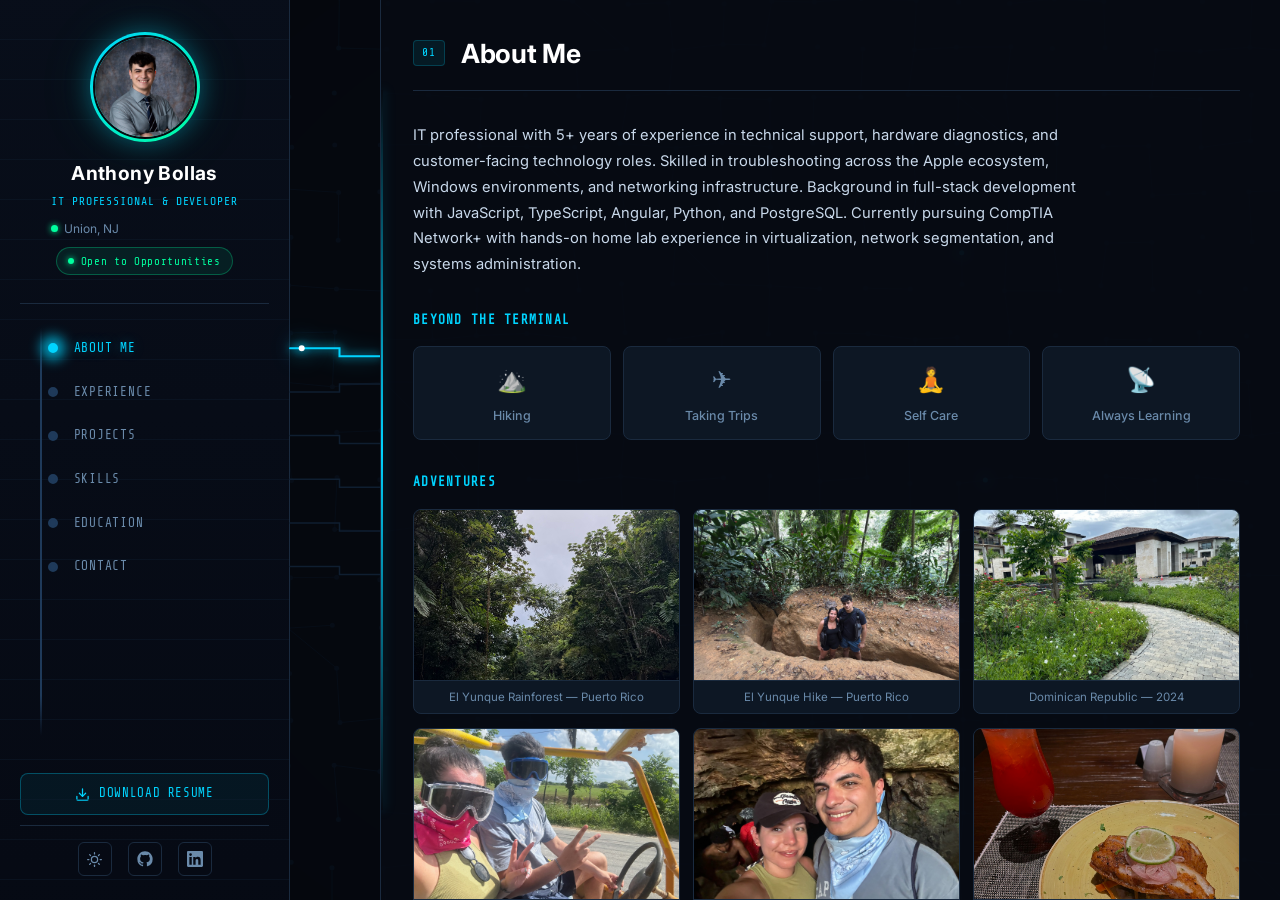
==== commit 84e82ac5: "Add light mode, terminal project proof, remove LinkedIn quote - Light mode: full white/blue theme to" ====
--- a/index.html
+++ b/index.html
@@ -45,7 +45,7 @@
             <span class="otw-dot"></span> Open to Opportunities
           </span>
         </div>
-        <!-- Social icons inline in header on mobile -->
+        <!-- Social icons + theme toggle inline in header on mobile -->
         <div class="profile-social-mobile">
           <a href="https://github.com/abollas99" target="_blank" rel="noopener" class="social-link" title="GitHub">
             <svg viewBox="0 0 24 24" fill="currentColor"><path d="M12 .5C5.65.5.5 5.65.5 12a11.5 11.5 0 0 0 7.86 10.94c.57.1.78-.25.78-.55v-2c-3.2.7-3.87-1.54-3.87-1.54-.52-1.33-1.28-1.68-1.28-1.68-1.04-.71.08-.7.08-.7 1.15.08 1.76 1.18 1.76 1.18 1.02 1.75 2.68 1.24 3.33.95.1-.74.4-1.24.73-1.53-2.55-.29-5.23-1.28-5.23-5.68 0-1.25.45-2.28 1.18-3.08-.12-.29-.51-1.46.11-3.04 0 0 .97-.31 3.16 1.18a11 11 0 0 1 2.88-.39c.98 0 1.96.13 2.88.39 2.19-1.49 3.16-1.18 3.16-1.18.62 1.58.23 2.75.11 3.04.74.8 1.18 1.83 1.18 3.08 0 4.41-2.69 5.38-5.25 5.67.41.36.78 1.07.78 2.16v3.19c0 .3.2.66.79.55A11.5 11.5 0 0 0 23.5 12C23.5 5.65 18.35.5 12 .5z"/></svg>
@@ -53,6 +53,10 @@
           <a href="https://linkedin.com/in/realtone" target="_blank" rel="noopener" class="social-link" title="LinkedIn">
             <svg viewBox="0 0 24 24" fill="currentColor"><path d="M20.45 20.45h-3.55v-5.57c0-1.33-.03-3.04-1.85-3.04-1.85 0-2.13 1.45-2.13 2.94v5.67H9.37V9h3.41v1.56h.05c.48-.9 1.64-1.85 3.37-1.85 3.6 0 4.27 2.37 4.27 5.45v6.29zM5.34 7.43a2.06 2.06 0 1 1 0-4.12 2.06 2.06 0 0 1 0 4.12zM7.12 20.45H3.56V9h3.56v11.45zM22.22 0H1.77C.79 0 0 .77 0 1.72v20.56C0 23.23.79 24 1.77 24h20.45C23.2 24 24 23.23 24 22.28V1.72C24 .77 23.2 0 22.22 0z"/></svg>
           </a>
+          <button class="theme-toggle theme-toggle-mobile" id="theme-toggle-mobile" aria-label="Toggle light/dark mode">
+            <svg class="icon-sun" viewBox="0 0 24 24" fill="none" stroke="currentColor" stroke-width="2" stroke-linecap="round" stroke-linejoin="round"><circle cx="12" cy="12" r="5"/><line x1="12" y1="1" x2="12" y2="3"/><line x1="12" y1="21" x2="12" y2="23"/><line x1="4.22" y1="4.22" x2="5.64" y2="5.64"/><line x1="18.36" y1="18.36" x2="19.78" y2="19.78"/><line x1="1" y1="12" x2="3" y2="12"/><line x1="21" y1="12" x2="23" y2="12"/><line x1="4.22" y1="19.78" x2="5.64" y2="18.36"/><line x1="18.36" y1="5.64" x2="19.78" y2="4.22"/></svg>
+            <svg class="icon-moon" viewBox="0 0 24 24" fill="none" stroke="currentColor" stroke-width="2" stroke-linecap="round" stroke-linejoin="round"><path d="M21 12.79A9 9 0 1 1 11.21 3 7 7 0 0 0 21 12.79z"/></svg>
+          </button>
         </div>
       </div>
 
@@ -116,6 +120,12 @@
       </a>
 
       <div class="sidebar-footer">
+        <button class="theme-toggle" id="theme-toggle" aria-label="Toggle light/dark mode">
+          <!-- Sun icon (shown in dark mode) -->
+          <svg class="icon-sun" viewBox="0 0 24 24" fill="none" stroke="currentColor" stroke-width="2" stroke-linecap="round" stroke-linejoin="round"><circle cx="12" cy="12" r="5"/><line x1="12" y1="1" x2="12" y2="3"/><line x1="12" y1="21" x2="12" y2="23"/><line x1="4.22" y1="4.22" x2="5.64" y2="5.64"/><line x1="18.36" y1="18.36" x2="19.78" y2="19.78"/><line x1="1" y1="12" x2="3" y2="12"/><line x1="21" y1="12" x2="23" y2="12"/><line x1="4.22" y1="19.78" x2="5.64" y2="18.36"/><line x1="18.36" y1="5.64" x2="19.78" y2="4.22"/></svg>
+          <!-- Moon icon (shown in light mode) -->
+          <svg class="icon-moon" viewBox="0 0 24 24" fill="none" stroke="currentColor" stroke-width="2" stroke-linecap="round" stroke-linejoin="round"><path d="M21 12.79A9 9 0 1 1 11.21 3 7 7 0 0 0 21 12.79z"/></svg>
+        </button>
         <a href="https://github.com/abollas99" target="_blank" class="social-link" title="GitHub">
           <svg viewBox="0 0 24 24" fill="currentColor"><path d="M12 .5C5.65.5.5 5.65.5 12a11.5 11.5 0 0 0 7.86 10.94c.57.1.78-.25.78-.55v-2c-3.2.7-3.87-1.54-3.87-1.54-.52-1.33-1.28-1.68-1.28-1.68-1.04-.71.08-.7.08-.7 1.15.08 1.76 1.18 1.76 1.18 1.02 1.75 2.68 1.24 3.33.95.1-.74.4-1.24.73-1.53-2.55-.29-5.23-1.28-5.23-5.68 0-1.25.45-2.28 1.18-3.08-.12-.29-.51-1.46.11-3.04 0 0 .97-.31 3.16 1.18a11 11 0 0 1 2.88-.39c.98 0 1.96.13 2.88.39 2.19-1.49 3.16-1.18 3.16-1.18.62 1.58.23 2.75.11 3.04.74.8 1.18 1.83 1.18 3.08 0 4.41-2.69 5.38-5.25 5.67.41.36.78 1.07.78 2.16v3.19c0 .3.2.66.79.55A11.5 11.5 0 0 0 23.5 12C23.5 5.65 18.35.5 12 .5z"/></svg>
         </a>
@@ -148,18 +158,6 @@
             Network+ with hands-on home lab experience in virtualization, network segmentation, and
             systems administration.
           </p>
-
-          <div class="social-proof-quote">
-            <blockquote>
-              Anthony is one of the most reliable and solutions-oriented team members I've worked with.
-              He picks up new technology quickly, communicates clearly under pressure, and always goes
-              the extra mile to ensure customers leave happy.
-            </blockquote>
-            <div class="quote-attribution">
-              <svg class="li-icon" viewBox="0 0 24 24" fill="currentColor"><path d="M20.45 20.45h-3.55v-5.57c0-1.33-.03-3.04-1.85-3.04-1.85 0-2.13 1.45-2.13 2.94v5.67H9.37V9h3.41v1.56h.05c.48-.9 1.64-1.85 3.37-1.85 3.6 0 4.27 2.37 4.27 5.45v6.29zM5.34 7.43a2.06 2.06 0 1 1 0-4.12 2.06 2.06 0 0 1 0 4.12zM7.12 20.45H3.56V9h3.56v11.45zM22.22 0H1.77C.79 0 0 .77 0 1.72v20.56C0 23.23.79 24 1.77 24h20.45C23.2 24 24 23.23 24 22.28V1.72C24 .77 23.2 0 22.22 0z"/></svg>
-              Former Manager · LinkedIn Recommendation
-            </div>
-          </div>
 
           <div class="hobbies">
             <h3 class="sub-heading">Beyond the Terminal</h3>
@@ -400,6 +398,23 @@
                 malicious domain filtering. Configured blocklists for security and performance, set a static IP,
                 and updated the router to use Pi-hole as the primary DNS resolver.
               </p>
+              <div class="terminal-block">
+                <div class="terminal-bar">
+                  <span class="t-dot t-red"></span>
+                  <span class="t-dot t-yellow"></span>
+                  <span class="t-dot t-green"></span>
+                  <span class="t-title">pi@pihole: ~</span>
+                </div>
+                <div class="terminal-body">
+                  <div class="t-line"><span class="t-prompt">pi@pihole:~$</span> pihole status</div>
+                  <div class="t-line t-success">  [✓] Pi-hole blocking is active</div>
+                  <div class="t-line"><span class="t-prompt">pi@pihole:~$</span> pihole -c -j | python3 -c "import sys,json; d=json.load(sys.stdin); [print(f'  {k}: {v}') for k,v in d.items() if 'dns' in k or 'ads' in k or 'domains' in k]"</div>
+                  <div class="t-line t-key">  dns_queries_today<span class="t-val">: 14,203</span></div>
+                  <div class="t-line t-key">  ads_blocked_today<span class="t-val">: 3,847</span></div>
+                  <div class="t-line t-key">  ads_percentage_today<span class="t-val">: 27.1</span></div>
+                  <div class="t-line t-key">  domains_being_blocked<span class="t-val">: 1,502,381</span></div>
+                </div>
+              </div>
             </div>
 
             <div class="project-card">
@@ -418,6 +433,27 @@
                 Pro VMs, with an additional physical laptop joined to the domain. Configured ADDS, user
                 account management, GPOs, and deployed applications through MCM/SCCM.
               </p>
+              <div class="terminal-block">
+                <div class="terminal-bar">
+                  <span class="t-dot t-red"></span>
+                  <span class="t-dot t-yellow"></span>
+                  <span class="t-dot t-green"></span>
+                  <span class="t-title">Windows PowerShell</span>
+                </div>
+                <div class="terminal-body">
+                  <div class="t-line"><span class="t-ps">PS C:\></span> Get-ADUser -Filter * | Select Name, Enabled</div>
+                  <div class="t-line t-header">Name                      Enabled</div>
+                  <div class="t-line t-header">────                      ───────</div>
+                  <div class="t-line t-data">Administrator             True</div>
+                  <div class="t-line t-data">anthony.bollas            True</div>
+                  <div class="t-line t-data">svc.deploy                True</div>
+                  <div class="t-line t-spacer"></div>
+                  <div class="t-line"><span class="t-ps">PS C:\></span> Get-GPO -All | Select DisplayName</div>
+                  <div class="t-line t-data">Default Domain Policy</div>
+                  <div class="t-line t-data">Desktop Lockdown Policy</div>
+                  <div class="t-line t-data">Software Deployment GPO</div>
+                </div>
+              </div>
             </div>
 
             <!-- ─── ADD YOUR NEXT PROJECT HERE ───────────────────────────
--- a/css/styles.css
+++ b/css/styles.css
@@ -33,6 +33,69 @@
   --radius-lg:      14px;
 
   --transition:     0.35s cubic-bezier(0.4, 0, 0.2, 1);
+}
+
+/* ─── Light Mode Variables ─── */
+body.light-mode {
+  --bg:             #eef4fc;
+  --surface:        #ffffff;
+  --surface-2:      #e2edf8;
+  --surface-3:      #d4e4f4;
+  --border:         #b8d0e8;
+  --border-bright:  #82b0d8;
+
+  --cyan:           #1a6fc4;
+  --cyan-dim:       #1558a0;
+  --cyan-glow:      rgba(26, 111, 196, 0.28);
+  --cyan-glow-sm:   rgba(26, 111, 196, 0.14);
+
+  --green:          #00875a;
+  --green-dim:      #006644;
+
+  --text:           #0d1e30;
+  --text-dim:       #3d5878;
+  --text-muted:     #7a9ab8;
+
+  --circuit-line:   #c0d8f0;
+  --circuit-active: var(--cyan);
+}
+
+/* Light mode — override hardcoded backgrounds */
+body.light-mode .sidebar {
+  background: linear-gradient(180deg, rgba(220,234,250,0.99) 0%, rgba(210,228,248,0.99) 100%);
+}
+
+body.light-mode .circuit-connector {
+  background: rgba(210, 228, 248, 0.7);
+}
+
+body.light-mode .hobby-card,
+body.light-mode .trip-photo-card,
+body.light-mode .timeline-item,
+body.light-mode .project-card,
+body.light-mode .skill-group,
+body.light-mode .edu-card,
+body.light-mode .contact-card {
+  background: #ffffff;
+}
+
+/* Canvas — very subtle on light background */
+body.light-mode #circuit-canvas {
+  opacity: 0.06;
+  mix-blend-mode: multiply;
+}
+
+/* SVG traces — recolor for light mode */
+body.light-mode #trace-svg path[stroke-width="1.5"] {
+  stroke: #b8d0e8;
+}
+body.light-mode #trace-svg path[stroke-width="2"] {
+  stroke: #1a6fc4;
+  filter: drop-shadow(0 0 4px rgba(26,111,196,0.5)) drop-shadow(0 0 10px rgba(26,111,196,0.25));
+}
+body.light-mode #trace-svg circle {
+  fill: #1a6fc4;
+  filter: drop-shadow(0 0 5px rgba(26,111,196,0.9)) drop-shadow(0 0 12px rgba(26,111,196,0.5));
 }
 
 /* ─── Reset ─── */
@@ -373,6 +436,51 @@
   transform: translateY(2px);
 }
 
+/* ─── Theme Toggle Button ─── */
+.theme-toggle {
+  width: 34px;
+  height: 34px;
+  display: flex;
+  align-items: center;
+  justify-content: center;
+  border: 1px solid var(--border);
+  border-radius: 6px;
+  background: transparent;
+  color: var(--text-dim);
+  cursor: pointer;
+  transition: all var(--transition);
+  flex-shrink: 0;
+}
+
+.theme-toggle svg {
+  width: 15px;
+  height: 15px;
+  pointer-events: none;
+}
+
+.theme-toggle:hover {
+  color: var(--cyan);
+  border-color: var(--cyan);
+  box-shadow: 0 0 12px var(--cyan-glow-sm);
+  background: rgba(0, 212, 255, 0.06);
+}
+
+body.light-mode .theme-toggle:hover {
+  background: rgba(26, 111, 196, 0.08);
+}
+
+/* Sun shown in dark mode, moon shown in light mode */
+.icon-moon { display: none; }
+body.light-mode .icon-sun  { display: none; }
+body.light-mode .icon-moon { display: block; }
+
+/* Mobile toggle — same size as the social link icons */
+.theme-toggle-mobile {
+  width: 26px;
+  height: 26px;
+}
+.theme-toggle-mobile svg { width: 12px; height: 12px; }
+
 /* ═══════════════════════════════════════════
    CIRCUIT CONNECTOR
 ═══════════════════════════════════════════ */
@@ -1035,6 +1143,64 @@
   border-top: 1px solid var(--border);
   letter-spacing: 0.04em;
 }
+
+/* ─── Terminal Proof Block ─── */
+.terminal-block {
+  margin-top: 1rem;
+  border-radius: var(--radius);
+  overflow: hidden;
+  border: 1px solid #1a2a3e;
+  font-family: 'Share Tech Mono', monospace;
+  font-size: 0.71rem;
+  line-height: 1.55;
+}
+
+.terminal-bar {
+  display: flex;
+  align-items: center;
+  gap: 0.4rem;
+  padding: 0.4rem 0.7rem;
+  background: #1a2535;
+  border-bottom: 1px solid #0f1e30;
+}
+
+.t-dot {
+  width: 9px;
+  height: 9px;
+  border-radius: 50%;
+  flex-shrink: 0;
+}
+.t-dot.t-red    { background: #ff5f57; }
+.t-dot.t-yellow { background: #febc2e; }
+.t-dot.t-green  { background: #28c840; }
+
+.t-title {
+  margin-left: 0.4rem;
+  font-size: 0.63rem;
+  color: #4a6080;
+  letter-spacing: 0.04em;
+}
+
+.terminal-body {
+  background: #070d14;
+  padding: 0.7rem 0.85rem;
+  display: flex;
+  flex-direction: column;
+  gap: 0.12rem;
+  overflow-x: auto;
+  scrollbar-width: thin;
+  scrollbar-color: #1a2a3e #070d14;
+}
+
+.t-line       { color: #c8d8ea; white-space: nowrap; }
+.t-prompt     { color: #00d4ff; margin-right: 0.4em; }
+.t-ps         { color: #4fc3f7; margin-right: 0.4em; }
+.t-success    { color: #00ff9f; }
+.t-key        { color: #7ab0d8; }
+.t-val        { color: #00d4ff; }
+.t-header     { color: #3d5878; }
+.t-data       { color: #c8d8ea; padding-left: 0.5em; }
+.t-spacer     { height: 0.4em; }
 
 /* ─── Social Proof Quote ─── */
 .social-proof-quote {
@@ -1517,8 +1683,20 @@
   /* Open-to-work badge — hide on mobile to keep header compact */
   .open-to-work-badge { display: none; }
 
-  /* Resume button — hide in sidebar on mobile (tiny sidebar), show later if needed */
-  .resume-download-btn { display: none; }
+  /* Resume button — compact pill that spans full width below the nav */
+  .resume-download-btn {
+    display: flex;
+    margin: 0;
+    padding: 0.45rem 1rem;
+    font-size: 0.68rem;
+    border-radius: 0;
+    border-left: none;
+    border-right: none;
+    border-top: 1px solid var(--border);
+    border-bottom: 1px solid var(--border);
+    background: rgba(0, 212, 255, 0.04);
+    justify-content: center;
+  }
 
   /* Social proof quote — compact on mobile */
   .social-proof-quote { padding: 0.75rem 0.9rem; margin-top: 1rem; }
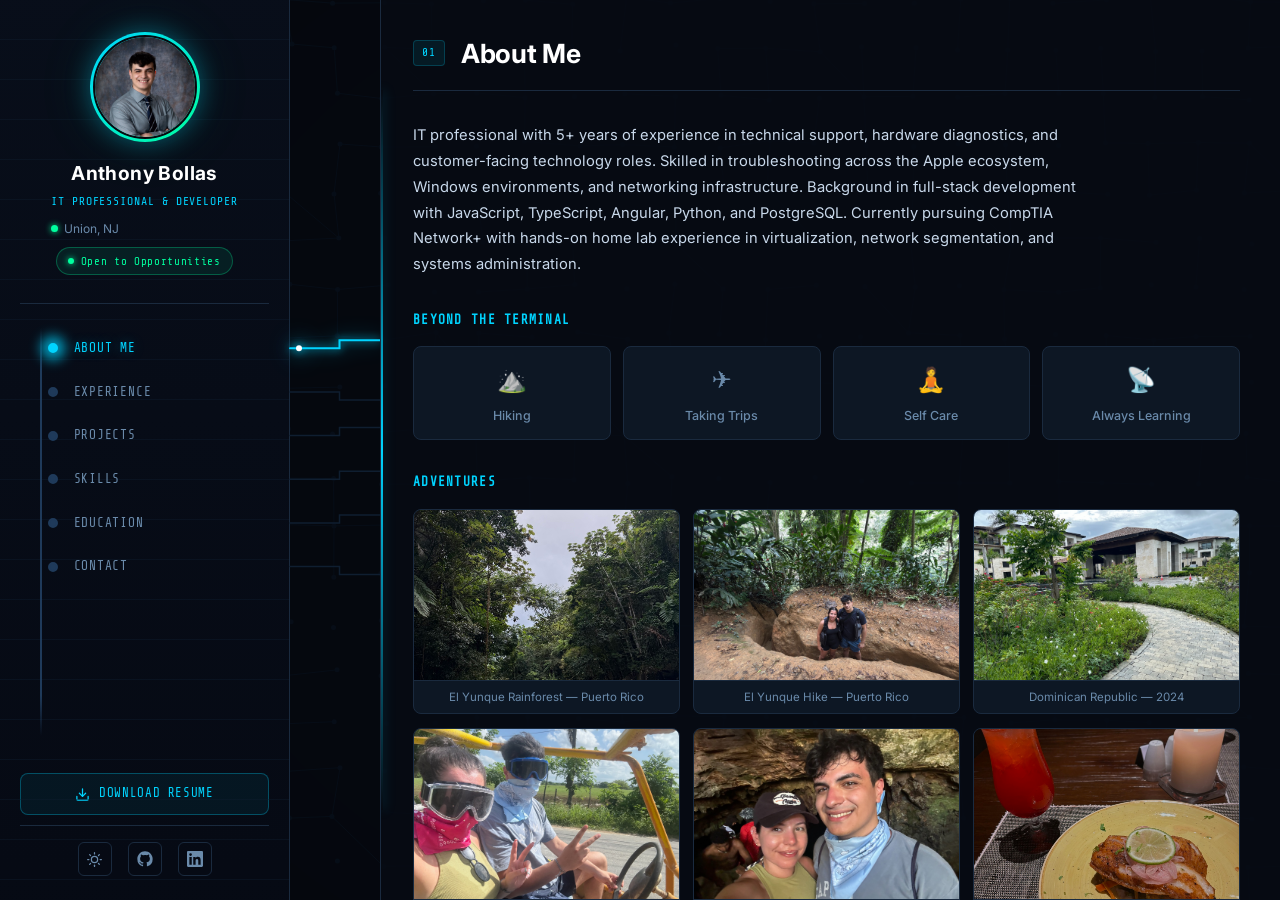
==== commit e2238378: "Add graduation photos + updated resume to education section - Replaced emoji placeholders in edu-car" ====
--- a/index.html
+++ b/index.html
@@ -636,7 +636,9 @@
           <div class="edu-grid">
 
             <div class="edu-card">
-              <div class="edu-icon">🎓</div>
+              <div class="edu-photo-wrap">
+                <img src="assets/images/grad/kean_grad.jpg" alt="Kean University Graduation" class="edu-photo" loading="lazy" />
+              </div>
               <div class="edu-details">
                 <h3>Bachelor of Science in Computer Science</h3>
                 <p class="edu-school">Kean University — Union, NJ</p>
@@ -645,7 +647,9 @@
             </div>
 
             <div class="edu-card">
-              <div class="edu-icon">🎓</div>
+              <div class="edu-photo-wrap">
+                <img src="assets/images/grad/uuc_grad.jpg" alt="Union County College Graduation" class="edu-photo" loading="lazy" />
+              </div>
               <div class="edu-details">
                 <h3>Associate of Science in Computer Science</h3>
                 <p class="edu-school">Union County College — Cranford, NJ</p>
--- a/css/styles.css
+++ b/css/styles.css
@@ -65,6 +65,10 @@
   background: linear-gradient(180deg, rgba(220,234,250,0.99) 0%, rgba(210,228,248,0.99) 100%);
 }
 
+body.light-mode .content-area {
+  background: rgba(238, 244, 252, 0.97);
+}
+
 body.light-mode .circuit-connector {
   background: rgba(210, 228, 248, 0.7);
 }
@@ -77,6 +81,16 @@
 body.light-mode .edu-card,
 body.light-mode .contact-card {
   background: #ffffff;
+}
+
+/* Light mode — fix hardcoded #fff text (invisible on light bg) */
+body.light-mode .profile-name,
+body.light-mode .section-header h2,
+body.light-mode .job-title,
+body.light-mode .project-title,
+body.light-mode .edu-details h3,
+body.light-mode .contact-card-body h3 {
+  color: var(--text);
 }
 
 /* Canvas — very subtle on light background */
@@ -1277,6 +1291,40 @@
   flex-shrink: 0;
 }
 
+/* Graduation photo thumbnail in education cards */
+.edu-photo-wrap {
+  flex-shrink: 0;
+  width: 72px;
+  height: 72px;
+  border-radius: var(--radius);
+  overflow: hidden;
+  border: 2px solid var(--border-bright);
+  box-shadow: 0 0 12px rgba(0, 212, 255, 0.15);
+  transition: box-shadow var(--transition), border-color var(--transition);
+}
+
+.edu-card:hover .edu-photo-wrap {
+  border-color: var(--cyan);
+  box-shadow: 0 0 20px rgba(0, 212, 255, 0.3);
+}
+
+.edu-photo {
+  width: 100%;
+  height: 100%;
+  object-fit: cover;
+  object-position: top center;
+  display: block;
+}
+
+body.light-mode .edu-photo-wrap {
+  border-color: #1a6fc4;
+  box-shadow: 0 0 12px rgba(26, 111, 196, 0.15);
+}
+
+body.light-mode .edu-card:hover .edu-photo-wrap {
+  box-shadow: 0 0 20px rgba(26, 111, 196, 0.3);
+}
+
 .edu-details h3 {
   font-size: 0.95rem;
   font-weight: 600;
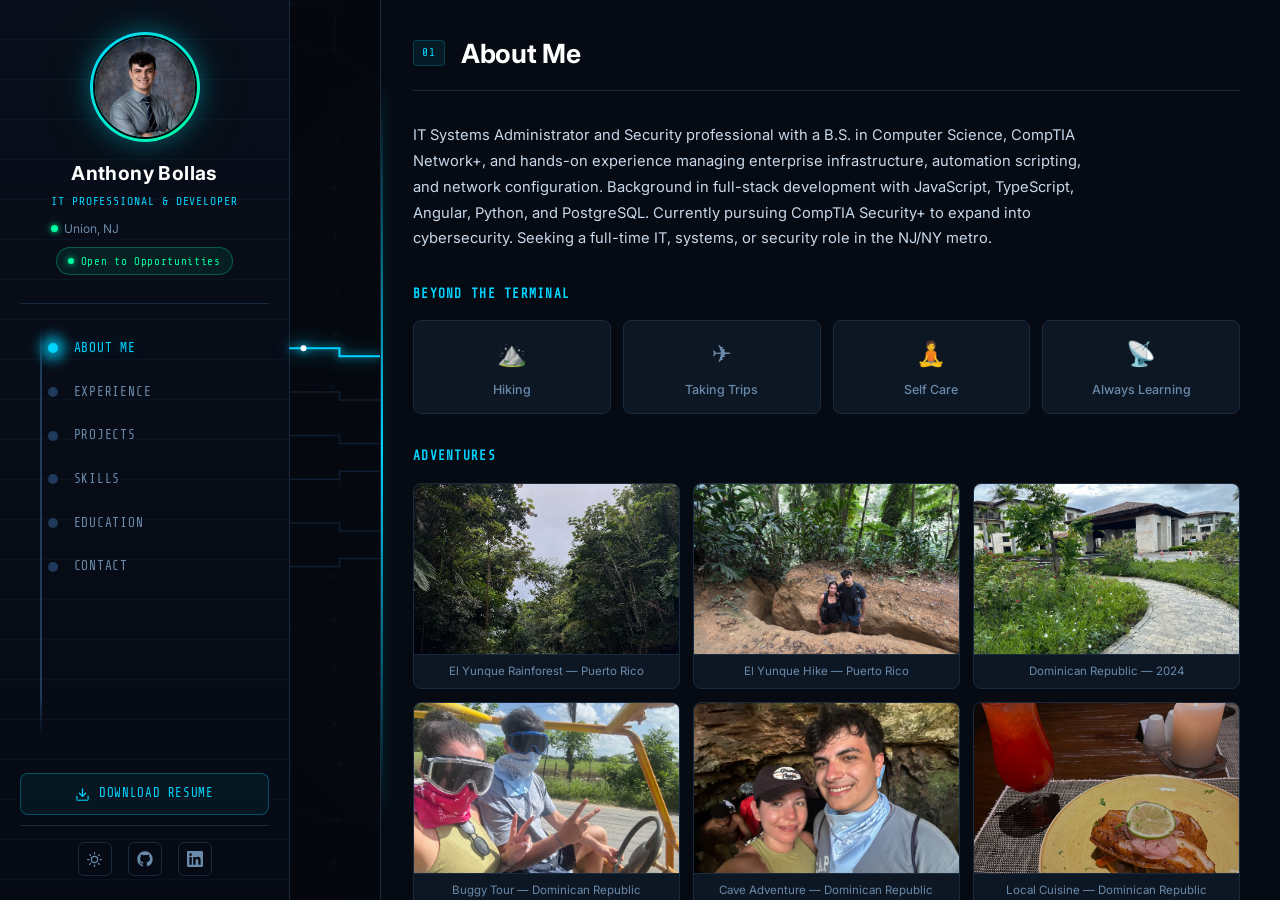
==== commit 437b0b13: "Update projects, resume, and skills from latest resume - Integrate new lab documentation (network, D" ====
--- a/index.html
+++ b/index.html
@@ -151,12 +151,12 @@
         </div>
         <div class="section-body">
           <p class="bio">
-            IT professional with 5+ years of experience in technical support, hardware diagnostics, and
-            customer-facing technology roles. Skilled in troubleshooting across the Apple ecosystem,
-            Windows environments, and networking infrastructure. Background in full-stack development
-            with JavaScript, TypeScript, Angular, Python, and PostgreSQL. Currently pursuing CompTIA
-            Network+ with hands-on home lab experience in virtualization, network segmentation, and
-            systems administration.
+            IT Systems Administrator and Security professional with a B.S. in Computer Science,
+            CompTIA Network+, and hands-on experience managing enterprise infrastructure, automation
+            scripting, and network configuration. Background in full-stack development with
+            JavaScript, TypeScript, Angular, Python, and PostgreSQL. Currently pursuing CompTIA
+            Security+ to expand into cybersecurity. Seeking a full-time IT, systems, or security
+            role in the NJ/NY metro.
           </p>
 
           <div class="hobbies">
@@ -291,17 +291,35 @@
             <div class="timeline-item">
               <div class="timeline-header">
                 <div>
-                  <h3 class="job-title">Software Developer Apprentice</h3>
+                  <h3 class="job-title">Systems Administrator</h3>
+                  <p class="job-company">Innodata (Contract)</p>
+                </div>
+                <span class="job-date">2026 – Present</span>
+              </div>
+              <ul class="job-bullets">
+                <li>Deploy, manage, and troubleshoot infrastructure across 60 desktops, 60 Ricoh scanners, 2 IBML high-speed scanners, and 20 laptops, ensuring minimal downtime across production workflows</li>
+                <li>Authored PowerShell scripts to merge, separate, and deduplicate large production datasets — reducing error recovery time from hours to minutes and enabling the pipeline to handle data volumes that previously exceeded software limits</li>
+                <li>Developing a Python-based interactive warehouse map to serve as a live asset registry, tracking serial numbers, monitor assignments, and server connections for all endpoints — replacing a static floor map with a dynamic audit tool</li>
+                <li>Oversee 4 production servers on UPS power, ensuring 24/7 uptime for engineering and operations — including network configuration, system permissions, and jump server access management for cross-team remote access</li>
+                <li>Plan and execute structured cabling projects including ethernet installation to support network expansion and hardware relocations</li>
+                <li>Operate as the sole IT resource on shift, independently managing all infrastructure support across a high-volume production environment</li>
+              </ul>
+            </div>
+
+            <div class="timeline-item">
+              <div class="timeline-header">
+                <div>
+                  <h3 class="job-title">Software Developer — Career Experience</h3>
                   <p class="job-company">Apple</p>
                 </div>
                 <span class="job-date">Jan 2025 – Jun 2025</span>
               </div>
               <ul class="job-bullets">
-                <li>Upgraded an internal request management application to streamline administrator workflows, reducing back-and-forth communication required to resolve issues</li>
-                <li>Built a parser tool adopted by multiple teams, enabling employees to work more efficiently with internal resources</li>
-                <li>Launched the streamlined request tool for an additional admin team, expanding the tool's impact across the organization</li>
-                <li>Updated onboarding documentation to improve knowledge transfer for future apprentices</li>
-                <li>Delivered a company-wide presentation streamed across the organization, showcasing project outcomes and key learnings</li>
+                <li>Upgraded an internal request management application using Angular and TypeScript, streamlining administrator workflows and reducing back-and-forth communication required to resolve issues</li>
+                <li>Built a parser tool adopted across multiple teams, enabling employees to work more efficiently with internal resources</li>
+                <li>Launched the streamlined request tool for an additional admin team, expanding impact across the organization</li>
+                <li>Delivered a company-wide presentation streamed to approximately 50 individuals, showcasing project outcomes and key learnings</li>
+                <li>Updated onboarding documentation to improve knowledge transfer for future program participants</li>
               </ul>
             </div>
 
@@ -314,27 +332,26 @@
                 <span class="job-date">2022 – Present</span>
               </div>
               <ul class="job-bullets">
-                <li>Triage customers to appropriate service paths including product purchases, phone support, and hardware repair appointments, supporting multiple customers simultaneously during peak hours</li>
-                <li>Troubleshoot cellular, configuration, data transfer, and network connectivity issues across the full Apple product ecosystem, including diagnosing VPN misconfigurations and resolving device setup failures</li>
-                <li>De-escalate frustrated customers by identifying root concerns, providing clear communication, and delivering effective resolutions</li>
+                <li>Triage customers to appropriate service paths including purchases, phone support, and hardware repair appointments, managing multiple customers simultaneously during peak hours</li>
+                <li>Troubleshoot cellular, configuration, data transfer, and network connectivity issues across the full Apple product ecosystem, including VPN misconfigurations and device setup failures</li>
                 <li>Partner with Genius Bar technicians to identify front-of-house solutions, reducing unnecessary repair appointments</li>
-                <li>Support overnight product launch and event preparations including rewiring cables, configuring displays to Apple specifications, and escalating malfunctioning devices</li>
+                <li>De-escalate frustrated customers by identifying root concerns and delivering clear, effective resolutions in a high-volume retail environment</li>
               </ul>
             </div>
 
             <div class="timeline-item">
               <div class="timeline-header">
                 <div>
-                  <h3 class="job-title">Advanced Repair Agent</h3>
+                  <h3 class="job-title">Repair Agent</h3>
                   <p class="job-company">Geek Squad (Best Buy)</p>
                 </div>
                 <span class="job-date">2020 – 2022</span>
               </div>
               <ul class="job-bullets">
-                <li>Diagnosed and repaired computers during in-person appointments, troubleshooting hardware and software issues including driver failures, OS corruption, and network connectivity problems</li>
+                <li>Diagnosed and repaired computers across 3–5 daily appointments, troubleshooting hardware and software issues including driver failures, OS corruption, and network connectivity problems</li>
                 <li>Performed hardware repairs and upgrades including RAM and hard drive replacement, and built custom PCs to customer specifications</li>
                 <li>Used Windows command-line tools (sfc /scannow, ipconfig, DISM) for diagnostics and guided remote customers through network troubleshooting procedures</li>
-                <li>Managed multiple concurrent appointments and de-escalated frustrated customers in a fast-paced retail environment</li>
+                <li>Managed concurrent appointments and de-escalated frustrated customers in a fast-paced retail environment</li>
               </ul>
             </div>
 
@@ -359,26 +376,55 @@
 
             <div class="project-card">
               <div class="project-card-header">
+                <span class="project-icon">🗺️</span>
+                <div class="project-stack">
+                  <span class="stack-tag">Python</span>
+                  <span class="stack-tag">Dash / Plotly</span>
+                </div>
+              </div>
+              <h3 class="project-title">
+                Interactive Warehouse Asset Map
+                <span class="status-badge status-progress">In Progress</span>
+              </h3>
+              <p class="project-desc">
+                Building a Python-based dynamic floor map that replaces a static document with a live asset
+                registry — tracking device serial numbers, monitor assignments, and server connections across
+                140+ endpoints in a production warehouse environment.
+              </p>
+            </div>
+
+            <div class="project-card">
+              <div class="project-card-header">
                 <span class="project-icon">🌐</span>
                 <div class="project-stack">
+                  <span class="stack-tag">FortiGate 60F</span>
                   <span class="stack-tag">TP-Link Omada</span>
                   <span class="stack-tag">VLANs</span>
-                  <span class="stack-tag">Firewall</span>
-                  <span class="stack-tag">VPN</span>
-                </div>
-              </div>
-              <h3 class="project-title">Prosumer Network Lab</h3>
+                  <span class="stack-tag">ACLs</span>
+                  <span class="stack-tag">OpenVPN/PKI</span>
+                </div>
+              </div>
+              <h3 class="project-title">Small Enterprise Network Lab</h3>
               <p class="project-desc">
-                Designed and deployed a segmented home network with 5 VLANs (IoT, Lab, Printers, Primary, Guest)
-                using TP-Link Omada managed switches and access points. Configured firewall rules to enforce
-                inter-VLAN access control and set up a VPN for secure remote access.
+                Built a segmented small-enterprise network on a layered security model: a dedicated FortiGate 60F
+                firewall providing IDS/IPS inspection at the edge, sitting in front of a TP-Link Omada
+                software-defined network handling routing, VLAN segmentation, and access control across five
+                VLANs (Primary, IoT, Guest, Server, Printer). Firewall ACL rules enforce a default-deny posture
+                with explicit allow exceptions, and an OpenVPN server with full PKI provides secure remote access.
               </p>
               <div class="project-proof">
-                <img src="assets/images/topology.jpg"
-                     alt="Churchill Network Topology Diagram"
+                <img src="assets/images/network_topology.png"
+                     alt="Small Enterprise Network Lab Topology Diagram"
                      class="project-diagram"
                      loading="lazy" />
                 <p class="project-diagram-caption">Network Topology Diagram</p>
+              </div>
+              <div class="project-proof">
+                <img src="assets/images/acl_rules.png"
+                     alt="FortiGate Firewall ACL Rules"
+                     class="project-diagram"
+                     loading="lazy" />
+                <p class="project-diagram-caption">Firewall ACL Rules (FortiGate)</p>
               </div>
             </div>
 
@@ -386,17 +432,21 @@
               <div class="project-card-header">
                 <span class="project-icon">🛡️</span>
                 <div class="project-stack">
-                  <span class="stack-tag">Raspberry Pi</span>
+                  <span class="stack-tag">Raspberry Pi 5</span>
                   <span class="stack-tag">Pi-hole</span>
                   <span class="stack-tag">Linux</span>
                   <span class="stack-tag">DNS</span>
                 </div>
               </div>
-              <h3 class="project-title">Home DNS Server</h3>
+              <h3 class="project-title">
+                Home DNS Filtering Server
+                <span class="status-badge status-retired">Retired</span>
+              </h3>
               <p class="project-desc">
-                Deployed a Pi-hole DNS server on a Raspberry Pi to provide network-wide ad blocking and
-                malicious domain filtering. Configured blocklists for security and performance, set a static IP,
-                and updated the router to use Pi-hole as the primary DNS resolver.
+                Deployed a Pi-hole DNS server on a Raspberry Pi 5 to block ads, trackers, and known malicious
+                domains network-wide at the DNS layer, with a static IP served to every VLAN except Guest.
+                Run as a scoped learning exercise on DNS infrastructure and blocklist-based filtering; decommissioned
+                once that goal was met and effort shifted to VLAN segmentation, Active Directory, and FortiGate IDS/IPS work.
               </p>
               <div class="terminal-block">
                 <div class="terminal-bar">
@@ -421,17 +471,20 @@
               <div class="project-card-header">
                 <span class="project-icon">🖥️</span>
                 <div class="project-stack">
-                  <span class="stack-tag">Proxmox VE</span>
                   <span class="stack-tag">Windows Server 2025</span>
                   <span class="stack-tag">Active Directory</span>
-                  <span class="stack-tag">SCCM</span>
+                  <span class="stack-tag">Hyper-V</span>
+                  <span class="stack-tag">OpenVPN/PKI</span>
                 </div>
               </div>
               <h3 class="project-title">Active Directory Home Lab</h3>
               <p class="project-desc">
-                Built a virtualized lab environment on Proxmox VE running Windows Server 2025 and Windows 11
-                Pro VMs, with an additional physical laptop joined to the domain. Configured ADDS, user
-                account management, GPOs, and deployed applications through MCM/SCCM.
+                Self-directed enterprise IT lab on a bare-metal Windows Server 2025 domain controller
+                (<code>bollas.local</code>), with a Windows 11 Pro desktop domain-joined over the network.
+                Configured AD DS, users/security groups, and Group Policy (password policy, account lockout,
+                inactivity lock, restricted groups, folder redirection, audit policy), plus file share services
+                and Hyper-V for expanding the lab with additional VMs. Remote access secured via an OpenVPN
+                server with a full custom PKI (CA + server/client certs).
               </p>
               <div class="terminal-block">
                 <div class="terminal-bar">
@@ -499,12 +552,12 @@
                   <span class="skill-tag">Windows Server 2025</span>
                   <span class="skill-tag">Active Directory</span>
                   <span class="skill-tag">Group Policy (GPOs)</span>
-                  <span class="skill-tag">Apple Ecosystem</span>
                 </div>
               </div>
               <div class="skill-tier tier-proficient">
                 <span class="skill-tier-label">Proficient</span>
                 <div class="skill-tags">
+                  <span class="skill-tag">Hyper-V</span>
                   <span class="skill-tag">Proxmox VE</span>
                   <span class="skill-tag">Raspberry Pi</span>
                   <span class="skill-tag">MCM / SCCM</span>
@@ -514,6 +567,7 @@
                 <span class="skill-tier-label">Familiar</span>
                 <div class="skill-tags">
                   <span class="skill-tag">Linux</span>
+                  <span class="skill-tag">Kali Linux</span>
                 </div>
               </div>
             </div>
@@ -536,14 +590,9 @@
                 <div class="skill-tags">
                   <span class="skill-tag">VLAN Configuration</span>
                   <span class="skill-tag">Firewall Rules</span>
+                  <span class="skill-tag">OpenVPN / PKI</span>
                   <span class="skill-tag">Pi-hole</span>
                   <span class="skill-tag">TP-Link Omada</span>
-                </div>
-              </div>
-              <div class="skill-tier tier-familiar">
-                <span class="skill-tier-label">Familiar</span>
-                <div class="skill-tags">
-                  <span class="skill-tag">VPN Setup</span>
                 </div>
               </div>
             </div>
@@ -556,6 +605,7 @@
               <div class="skill-tier tier-expert">
                 <span class="skill-tier-label">Expert</span>
                 <div class="skill-tags">
+                  <span class="skill-tag">PowerShell</span>
                   <span class="skill-tag">JavaScript</span>
                   <span class="skill-tag">TypeScript</span>
                   <span class="skill-tag">SQL</span>
@@ -589,11 +639,14 @@
                   <span class="skill-tag">PC Builds</span>
                   <span class="skill-tag">RAM / HDD Replacement</span>
                   <span class="skill-tag">sfc / DISM / ipconfig</span>
+                  <span class="skill-tag">Apple Ecosystem</span>
                 </div>
               </div>
               <div class="skill-tier tier-proficient">
                 <span class="skill-tier-label">Proficient</span>
                 <div class="skill-tags">
+                  <span class="skill-tag">IBML High-Speed Scanners</span>
+                  <span class="skill-tag">Ricoh Scanners</span>
                   <span class="skill-tag">Windows CMD Diagnostics</span>
                 </div>
               </div>
@@ -662,9 +715,18 @@
               <div class="edu-details">
                 <h3>CompTIA Network+</h3>
                 <p class="edu-school">CompTIA</p>
+                <p class="edu-year">Obtained May 2026</p>
+              </div>
+            </div>
+
+            <div class="edu-card cert-card">
+              <div class="edu-icon">📋</div>
+              <div class="edu-details">
+                <h3>CompTIA Security+</h3>
+                <p class="edu-school">CompTIA</p>
                 <p class="edu-year cert-status">In Progress</p>
               </div>
-              <div class="cert-badge">In Progress</div>
+              <div class="cert-badge">Exam July 2026</div>
             </div>
 
           </div>
--- a/css/styles.css
+++ b/css/styles.css
@@ -1008,6 +1008,30 @@
   color: #fff;
 }
 
+.status-badge {
+  display: inline-block;
+  font-size: 0.55rem;
+  font-family: 'Share Tech Mono', monospace;
+  text-transform: uppercase;
+  letter-spacing: 0.06em;
+  padding: 0.15rem 0.45rem;
+  border-radius: 20px;
+  vertical-align: middle;
+  margin-left: 0.5rem;
+}
+
+.status-badge.status-retired {
+  color: #ffb454;
+  background: rgba(255, 180, 84, 0.08);
+  border: 1px solid rgba(255, 180, 84, 0.25);
+}
+
+.status-badge.status-progress {
+  color: var(--cyan, #00d4ff);
+  background: rgba(0, 212, 255, 0.08);
+  border: 1px solid rgba(0, 212, 255, 0.25);
+}
+
 .project-desc {
   font-size: 0.81rem;
   color: var(--text-dim);
@@ -1134,6 +1158,35 @@
   border-radius: var(--radius);
   overflow: hidden;
   border: 1px solid var(--border);
+  cursor: zoom-in;
+  position: relative;
+  transition: border-color var(--transition), box-shadow var(--transition);
+}
+
+.project-proof:hover {
+  border-color: var(--border-bright);
+  box-shadow: 0 0 16px rgba(0, 212, 255, 0.12);
+}
+
+/* Magnify icon overlay on hover */
+.project-proof::after {
+  content: '⤢';
+  position: absolute;
+  bottom: 2.2rem;   /* above the caption bar */
+  right: 0.6rem;
+  font-size: 1.1rem;
+  color: var(--cyan);
+  background: rgba(6, 9, 15, 0.7);
+  border-radius: 4px;
+  padding: 0.1rem 0.35rem;
+  opacity: 0;
+  transition: opacity 0.2s ease;
+  pointer-events: none;
+  line-height: 1.5;
+}
+
+.project-proof:hover::after {
+  opacity: 1;
 }
 
 .project-diagram {
